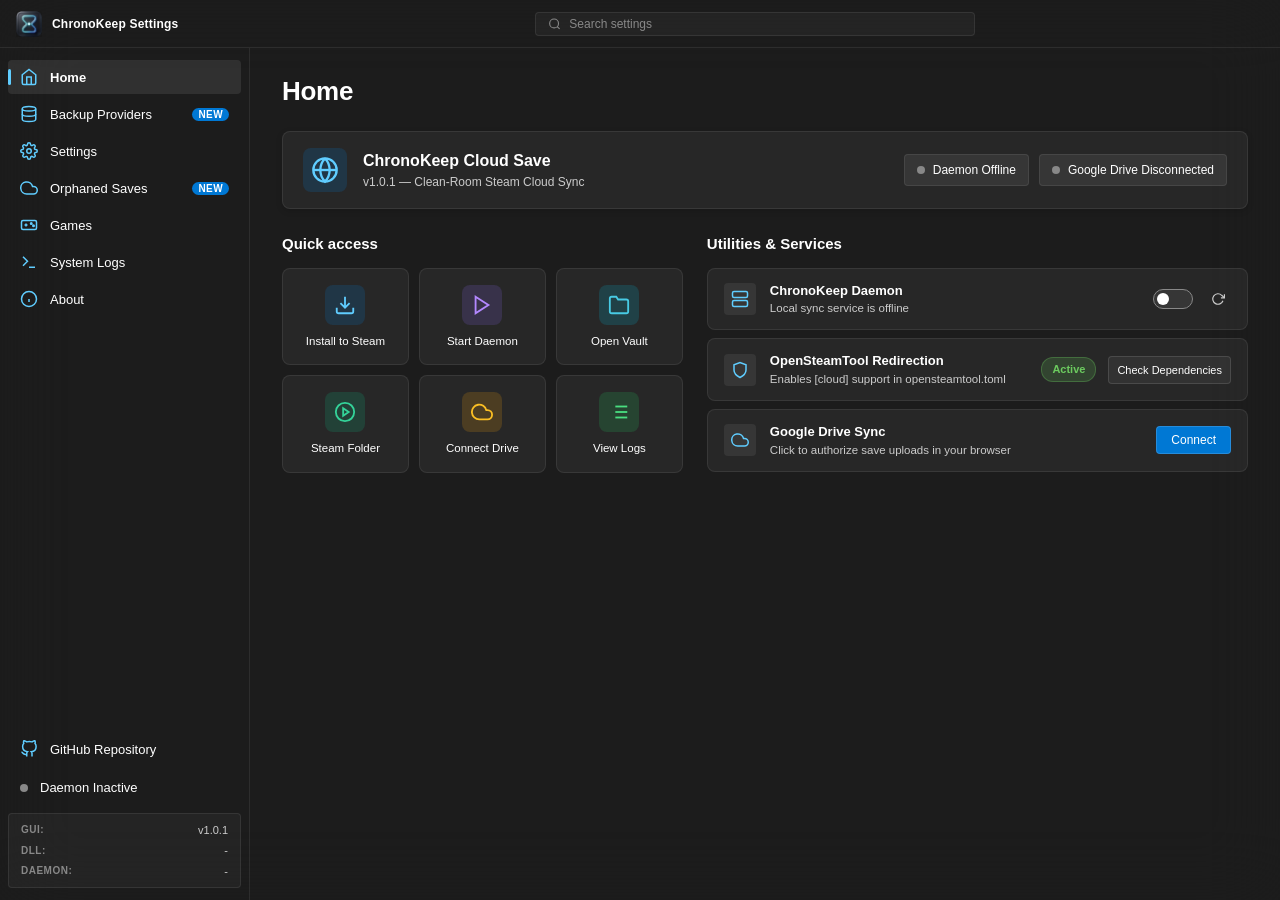
==== crates/cr-gui/ui/index.html @ 6d8edb5d "feat(guard): implement legacy bridge detection, Win11 warning banner, 1-click repair, and NTFS reado" ====
<!DOCTYPE html>
<html lang="en-US" data-theme="dark">
<head>
  <meta charset="UTF-8">
  <meta name="viewport" content="width=device-width, initial-scale=1.0">
  <title>ChronoKeep Settings</title>
  <link rel="icon" type="image/x-icon" href="favicon.ico">
  <link rel="stylesheet" href="styles.css">
</head>
<body class="mica-bg">
  <!-- Top App Header / Integrated Titlebar -->
  <header class="app-header">
    <div class="header-left">
      <div class="app-logo">
        <img src="app-logo.png" alt="ChronoKeep Logo" class="app-logo-img">
      </div>
      <span class="app-title" data-i18n="app.title">Configurações do ChronoKeep</span>
    </div>

    <div class="header-center">
      <div class="search-box">
        <svg class="search-icon" width="14" height="14" viewBox="0 0 24 24" fill="none" stroke="currentColor" stroke-width="2">
          <circle cx="11" cy="11" r="8"></circle>
          <line x1="21" y1="21" x2="16.65" y2="16.65"></line>
        </svg>
        <input type="text" id="global-search" data-i18n-placeholder="app.search_placeholder" placeholder="Pesquisar por configurações" autocomplete="off">
      </div>
    </div>

    <div class="header-right">
      <!-- Window controls handled by OS decorations -->
    </div>
  </header>

  <div class="app-layout">
    <!-- Left Navigation Rail (NavigationView) -->
    <nav class="nav-rail">
      <div class="nav-group top-group">
        <button class="nav-item active" data-page="home">
          <div class="nav-indicator"></div>
          <svg class="nav-icon" width="18" height="18" viewBox="0 0 24 24" fill="none" stroke="currentColor" stroke-width="2">
            <path d="M3 9l9-7 9 7v11a2 2 0 0 1-2 2H5a2 2 0 0 1-2-2z"></path>
            <polyline points="9 22 9 12 15 12 15 22"></polyline>
          </svg>
          <span class="nav-label" data-i18n="nav.home">Início</span>
        </button>

        <button class="nav-item" data-page="providers">
          <div class="nav-indicator"></div>
          <svg class="nav-icon" width="18" height="18" viewBox="0 0 24 24" fill="none" stroke="currentColor" stroke-width="2">
            <ellipse cx="12" cy="5" rx="9" ry="3"></ellipse>
            <path d="M21 12c0 1.66-4 3-9 3s-9-1.34-9-3"></path>
            <path d="M3 5v14c0 1.66 4 3 9 3s9-1.34 9-3V5"></path>
          </svg>
          <span class="nav-label" data-i18n="nav.providers">Provedores de Backup</span>
          <span class="badge-pill" data-i18n="common.new_badge">NOVO</span>
        </button>

        <button class="nav-item" data-page="settings">
          <div class="nav-indicator"></div>
          <svg class="nav-icon" width="18" height="18" viewBox="0 0 24 24" fill="none" stroke="currentColor" stroke-width="2">
            <circle cx="12" cy="12" r="3"></circle>
            <path d="M19.4 15a1.65 1.65 0 0 0 .33 1.82l.06.06a2 2 0 0 1 0 2.83 2 2 0 0 1-2.83 0l-.06-.06a1.65 1.65 0 0 0-1.82-.33 1.65 1.65 0 0 0-1 1.51V21a2 2 0 0 1-2 2 2 2 0 0 1-2-2v-.09A1.65 1.65 0 0 0 9 19.4a1.65 1.65 0 0 0-1.82.33l-.06.06a2 2 0 0 1-2.83 0 2 2 0 0 1 0-2.83l.06-.06a1.65 1.65 0 0 0 .33-1.82 1.65 1.65 0 0 0-1.51-1H3a2 2 0 0 1-2-2 2 2 0 0 1 2-2h.09A1.65 1.65 0 0 0 4.6 9a1.65 1.65 0 0 0-.33-1.82l-.06-.06a2 2 0 0 1 0-2.83 2 2 0 0 1 2.83 0l.06.06a1.65 1.65 0 0 0 1.82.33H9a1.65 1.65 0 0 0 1-1.51V3a2 2 0 0 1 2-2 2 2 0 0 1 2 2v.09a1.65 1.65 0 0 0 1 1.51 1.65 1.65 0 0 0 1.82-.33l.06-.06a2 2 0 0 1 2.83 0 2 2 0 0 1 0 2.83l-.06.06a1.65 1.65 0 0 0-.33 1.82V9a1.65 1.65 0 0 0 1.51 1H21a2 2 0 0 1 2 2 2 2 0 0 1-2 2h-.09a1.65 1.65 0 0 0-1.51 1z"></path>
          </svg>
          <span class="nav-label" data-i18n="nav.settings">Configurações</span>
        </button>

        <button class="nav-item" data-page="cloud-saves">
          <div class="nav-indicator"></div>
          <svg class="nav-icon" width="18" height="18" viewBox="0 0 24 24" fill="none" stroke="currentColor" stroke-width="2">
            <path d="M18 10h-1.26A8 8 0 1 0 9 20h9a5 5 0 0 0 0-10z"></path>
          </svg>
          <span class="nav-label" data-i18n="nav.saves">Saves Órfãos</span>
          <span class="badge-pill" data-i18n="common.new_badge">NOVO</span>
        </button>

        <button class="nav-item" data-page="games">
          <div class="nav-indicator"></div>
          <svg class="nav-icon" width="18" height="18" viewBox="0 0 24 24" fill="none" stroke="currentColor" stroke-width="2">
            <rect x="2" y="6" width="20" height="12" rx="2"></rect>
            <path d="M6 12h4m-2-2v4m7-3a1 1 0 1 0 0-2 1 1 0 0 0 0 2zm3 3a1 1 0 1 0 0-2 1 1 0 0 0 0 2z"></path>
          </svg>
          <span class="nav-label" data-i18n="nav.games">Jogos</span>
        </button>

        <button class="nav-item" data-page="logs">
          <div class="nav-indicator"></div>
          <svg class="nav-icon" width="18" height="18" viewBox="0 0 24 24" fill="none" stroke="currentColor" stroke-width="2">
            <polyline points="4 17 10 11 4 5"></polyline>
            <line x1="12" y1="19" x2="20" y2="19"></line>
          </svg>
          <span class="nav-label" data-i18n="nav.logs">Logs do Sistema</span>
        </button>

        <button class="nav-item" data-page="about">
          <div class="nav-indicator"></div>
          <svg class="nav-icon" width="18" height="18" viewBox="0 0 24 24" fill="none" stroke="currentColor" stroke-width="2">
            <circle cx="12" cy="12" r="10"></circle>
            <line x1="12" y1="16" x2="12" y2="12"></line>
            <line x1="12" y1="8" x2="12.01" y2="8"></line>
          </svg>
          <span class="nav-label" data-i18n="nav.about">Sobre</span>
        </button>
      </div>

      <div class="nav-group bottom-group">
        <a href="https://github.com/leufrasiojunior/ChronoKeep" id="nav-github-link" class="nav-item external">
          <svg class="nav-icon" width="18" height="18" viewBox="0 0 24 24" fill="none" stroke="currentColor" stroke-width="2">
            <path d="M9 19c-5 1.5-5-2.5-7-3m14 6v-3.87a3.37 3.37 0 0 0-.94-2.61c3.14-.35 6.44-1.54 6.44-7A5.44 5.44 0 0 0 20 4.77 5.07 5.07 0 0 0 19.91 1S18.73.65 16 2.48a13.38 13.38 0 0 0-7 0C6.27.65 5.09 1 5.09 1A5.07 5.07 0 0 0 5 4.77a5.44 5.44 0 0 0-1.5 3.78c0 5.42 3.3 6.61 6.44 7A3.37 3.37 0 0 0 9 18.13V22"></path>
          </svg>
          <span class="nav-label" data-i18n="nav.github">Repositório GitHub</span>
        </a>

        <div class="nav-item" id="nav-system-status">
          <div class="status-dot online" id="global-status-dot"></div>
          <span class="nav-label" id="global-status-text" data-i18n="status.daemon_active">Daemon Ativo</span>
        </div>

        <div class="sidebar-versions" id="sidebar-versions">
          <div class="sidebar-version-item">
            <span class="sidebar-ver-key">GUI:</span>
            <span class="sidebar-ver-val" id="sidebar-ver-gui">v1.0.1</span>
          </div>
          <div class="sidebar-version-item">
            <span class="sidebar-ver-key">DLL:</span>
            <span class="sidebar-ver-val" id="sidebar-ver-dll">-</span>
          </div>
          <div class="sidebar-version-item">
            <span class="sidebar-ver-key">DAEMON:</span>
            <span class="sidebar-ver-val" id="sidebar-ver-daemon">-</span>
          </div>
        </div>
      </div>
    </nav>

    <!-- Main Content Viewport -->
    <main class="content-viewport">
      <!-- PAGE 1: INÍCIO (Home) -->
      <section class="page active" id="page-home">
        <div class="page-title-row">
          <h1 class="page-title" data-i18n="home.title">Início</h1>
        </div>

        <!-- Hero / Banner Row -->
        <div class="hero-card">
          <div class="hero-left">
            <div class="hero-icon-box">
              <svg width="28" height="28" viewBox="0 0 24 24" fill="none" stroke="currentColor" stroke-width="2">
                <circle cx="12" cy="12" r="10"></circle>
                <path d="M12 2a14.5 14.5 0 0 0 0 20 14.5 14.5 0 0 0 0-20"></path>
                <path d="M2 12h20"></path>
              </svg>
            </div>
            <div class="hero-info">
              <h3 class="hero-title" data-i18n="home.hero_title">ChronoKeep Cloud Save</h3>
              <p class="hero-version" id="hero-version">v1.0.1 — Sincronização Steam Cloud Clean-Room</p>
            </div>
          </div>

          <div class="hero-badges">
            <div class="status-badge" id="hero-daemon-badge">
              <span class="badge-dot online"></span>
              <span class="badge-text" id="hero-daemon-text" data-i18n="status.daemon_active">Daemon Ativo</span>
            </div>
            <div class="status-badge" id="hero-gdrive-badge">
              <span class="badge-dot offline"></span>
              <span class="badge-text" id="hero-gdrive-text" data-i18n="status.gdrive_connected_badge">Google Drive Conectado</span>
            </div>
          </div>
        </div>

        <!-- Banner de Incompatibilidade / DLL Legada Detectada -->
        <div class="home-alert-banner warning" id="home-legacy-bridge-banner" style="display: none;">
          <div class="home-alert-content">
            <div class="home-alert-icon">
              <svg width="20" height="20" viewBox="0 0 24 24" fill="none" stroke="currentColor" stroke-width="2">
                <path d="M10.29 3.86L1.82 18a2 2 0 0 0 1.71 3h16.94a2 2 0 0 0 1.71-3L13.71 3.86a2 2 0 0 0-3.42 0z"></path>
                <line x1="12" y1="9" x2="12" y2="13"></line>
                <line x1="12" y1="17" x2="12.01" y2="17"></line>
              </svg>
            </div>
            <div class="home-alert-texts">
              <span class="home-alert-title" data-i18n="home.legacy_bridge_banner_title">Incompatibilidade Detectada na Steam</span>
              <span class="home-alert-desc" data-i18n="home.legacy_bridge_banner_desc">Foi detectada uma versão antiga de outra ferramenta (cloud_redirect.dll legada). Os saves não sincronizarão com a nuvem até que o ChronoKeep seja restaurado por cima.</span>
            </div>
          </div>
          <button class="btn btn-sm btn-primary" id="btn-repair-legacy-bridge" style="background: #D97706; border-color: #F59E0B;" data-i18n="home.legacy_bridge_banner_btn">Reparar e Instalar por Cima</button>
        </div>

        <!-- Banner de Atualização Disponível no Início -->
        <div class="home-update-banner" id="home-update-banner" style="display: none;">
          <div class="home-update-content">
            <div class="home-update-icon">
              <svg width="20" height="20" viewBox="0 0 24 24" fill="none" stroke="currentColor" stroke-width="2">
                <path d="M21 15v4a2 2 0 0 1-2 2H5a2 2 0 0 1-2-2v-4"></path>
                <polyline points="7 10 12 15 17 10"></polyline>
                <line x1="12" y1="15" x2="12" y2="3"></line>
              </svg>
            </div>
            <div class="home-update-texts">
              <span class="home-update-title" data-i18n="home.update_banner_title">Atualizações disponíveis</span>
              <span class="home-update-desc" id="home-update-desc" data-i18n="home.update_banner_desc_default">Novas versões de componentes do ChronoKeep estão prontas para download.</span>
            </div>
          </div>
          <button class="btn btn-sm btn-primary" id="btn-home-check-updates" data-i18n="home.update_banner_btn">Conferir</button>
        </div>

        <!-- 2-Column Section (Acesso Rápido & Utilitários) -->
        <div class="two-column-grid">
          <!-- Coluna 1: Acesso Rápido (Tiles) -->
          <div class="column-block">
            <h2 class="section-title" data-i18n="home.quick_access">Acesso rápido</h2>
            <div class="quick-access-grid">
              <div class="quick-tile" id="tile-install">
                <div class="tile-icon-box blue">
                  <svg width="22" height="22" viewBox="0 0 24 24" fill="none" stroke="currentColor" stroke-width="2">
                    <path d="M21 15v4a2 2 0 0 1-2 2H5a2 2 0 0 1-2-2v-4"></path>
                    <polyline points="7 10 12 15 17 10"></polyline>
                    <line x1="12" y1="15" x2="12" y2="3"></line>
                  </svg>
                </div>
                <span class="tile-label" data-i18n="home.tile_install">Instalar na Steam</span>
              </div>

              <div class="quick-tile" id="tile-daemon">
                <div class="tile-icon-box purple">
                  <svg width="22" height="22" viewBox="0 0 24 24" fill="none" stroke="currentColor" stroke-width="2">
                    <polygon points="5 3 19 12 5 21 5 3"></polygon>
                  </svg>
                </div>
                <span class="tile-label" id="tile-daemon-label" data-i18n="home.tile_start_daemon">Iniciar Daemon</span>
              </div>

              <div class="quick-tile" id="tile-open-vault">
                <div class="tile-icon-box cyan">
                  <svg width="22" height="22" viewBox="0 0 24 24" fill="none" stroke="currentColor" stroke-width="2">
                    <path d="M22 19a2 2 0 0 1-2 2H4a2 2 0 0 1-2-2V5a2 2 0 0 1 2-2h5l2 3h9a2 2 0 0 1 2 2z"></path>
                  </svg>
                </div>
                <span class="tile-label" data-i18n="home.tile_open_vault">Abrir Cofre</span>
              </div>

              <div class="quick-tile" id="tile-open-steam">
                <div class="tile-icon-box teal">
                  <svg width="22" height="22" viewBox="0 0 24 24" fill="none" stroke="currentColor" stroke-width="2">
                    <circle cx="12" cy="12" r="10"></circle>
                    <polygon points="10 8 16 12 10 16 10 8"></polygon>
                  </svg>
                </div>
                <span class="tile-label" data-i18n="home.tile_open_steam">Pasta Steam</span>
              </div>

              <div class="quick-tile" id="tile-gdrive-login">
                <div class="tile-icon-box orange">
                  <svg width="22" height="22" viewBox="0 0 24 24" fill="none" stroke="currentColor" stroke-width="2">
                    <path d="M18 10h-1.26A8 8 0 1 0 9 20h9a5 5 0 0 0 0-10z"></path>
                  </svg>
                </div>
                <span class="tile-label" id="tile-gdrive-label" data-i18n="home.tile_connect_drive">Conectar Drive</span>
              </div>

              <div class="quick-tile" id="tile-view-logs">
                <div class="tile-icon-box green">
                  <svg width="22" height="22" viewBox="0 0 24 24" fill="none" stroke="currentColor" stroke-width="2">
                    <line x1="8" y1="6" x2="21" y2="6"></line>
                    <line x1="8" y1="12" x2="21" y2="12"></line>
                    <line x1="8" y1="18" x2="21" y2="18"></line>
                    <line x1="3" y1="6" x2="3.01" y2="6"></line>
                    <line x1="3" y1="12" x2="3.01" y2="12"></line>
                    <line x1="3" y1="18" x2="3.01" y2="18"></line>
                  </svg>
                </div>
                <span class="tile-label" data-i18n="home.tile_view_logs">Ver Logs</span>
              </div>
            </div>
          </div>

          <!-- Coluna 2: Utilitários (SettingsCard list) -->
          <div class="column-block">
            <div class="section-header-row">
              <h2 class="section-title" data-i18n="home.utilities_title">Utilitários e Serviços</h2>
            </div>

            <div class="settings-card-list">
              <!-- Card 1: ChronoKeep Daemon Service -->
              <div class="settings-card">
                <div class="card-left">
                  <div class="card-icon-box">
                    <svg width="18" height="18" viewBox="0 0 24 24" fill="none" stroke="currentColor" stroke-width="2">
                      <rect x="2" y="2" width="20" height="8" rx="2" ry="2"></rect>
                      <rect x="2" y="14" width="20" height="8" rx="2" ry="2"></rect>
                      <line x1="6" y1="6" x2="6.01" y2="6"></line>
                      <line x1="6" y1="18" x2="6.01" y2="18"></line>
                    </svg>
                  </div>
                  <div class="card-text">
                    <div class="card-name" data-i18n="home.daemon_card_title">ChronoKeep Daemon</div>
                    <div class="card-desc" id="card-desc-daemon" data-i18n="home.daemon_desc_offline">Serviço de sincronização local desligado</div>
                  </div>
                </div>
                <div class="card-right">
                  <label class="toggle-switch">
                    <input type="checkbox" id="toggle-daemon">
                    <span class="slider"></span>
                  </label>
                  <button class="card-chevron" id="btn-restart-daemon" data-i18n-title="home.daemon_restart_title" title="Reiniciar Daemon">
                    <svg width="14" height="14" viewBox="0 0 24 24" fill="none" stroke="currentColor" stroke-width="2">
                      <polyline points="23 4 23 10 17 10"></polyline>
                      <path d="M20.49 15a9 9 0 1 1-2.12-9.36L23 10"></path>
                    </svg>
                  </button>
                </div>
              </div>

              <!-- Card 2: OpenSteamTool Cloud Mode -->
              <div class="settings-card">
                <div class="card-left">
                  <div class="card-icon-box">
                    <svg width="18" height="18" viewBox="0 0 24 24" fill="none" stroke="currentColor" stroke-width="2">
                      <path d="M12 22s8-4 8-10V5l-8-3-8 3v7c0 6 8 10 8 10z"></path>
                    </svg>
                  </div>
                  <div class="card-text">
                    <div class="card-name" data-i18n="home.ost_card_title">Redirecionamento OpenSteamTool</div>
                    <div class="card-desc" id="card-desc-ost" data-i18n="home.ost_card_desc">Habilitação do recurso [cloud] no opensteamtool.toml</div>
                  </div>
                </div>
                <div class="card-right">
                  <span class="status-pill active" id="ost-status-pill" data-i18n="status.ost_active">Ativo</span>
                  <button class="btn btn-primary btn-sm" id="btn-home-enable-ost" data-i18n="home.btn_enable_ost" style="font-size: 11px; padding: 4px 8px; display: none;">Ativar Nuvem</button>
                  <button class="btn btn-secondary btn-sm" id="btn-home-check-deps" data-i18n="home.btn_check_deps" style="font-size: 11px; padding: 4px 8px;">Verificar Dependências</button>
                </div>
              </div>

              <!-- Card 3: Google Drive Sincronização -->
              <div class="settings-card">
                <div class="card-left">
                  <div class="card-icon-box">
                    <svg width="18" height="18" viewBox="0 0 24 24" fill="none" stroke="currentColor" stroke-width="2">
                      <path d="M18 10h-1.26A8 8 0 1 0 9 20h9a5 5 0 0 0 0-10z"></path>
                    </svg>
                  </div>
                  <div class="card-text">
                    <div class="card-name" data-i18n="home.gdrive_card_title">Google Drive Sincronização</div>
                    <div class="card-desc" id="card-desc-gdrive" data-i18n="home.gdrive_desc_disconnected">Clique para autorizar upload de saves no navegador</div>
                  </div>
                </div>
                <div class="card-right">
                  <button class="btn btn-secondary" id="btn-gdrive-action" data-i18n="home.btn_connect">Conectar</button>
                </div>
              </div>

            </div>
          </div>
        </div>
      </section>

      <!-- PAGE: PROVEDORES DE BACKUP -->
      <section class="page" id="page-providers">
        <div class="page-title-row">
          <h1 class="page-title" data-i18n="providers.title">Provedores de Backup</h1>
        </div>

        <div class="sub-header-desc" data-i18n="providers.subtitle">
          Configure para onde seus saves serão sincronizados: nuvem externa (Google Drive) ou cofre local no seu computador.
        </div>

        <div class="settings-group">
          <!-- Dropdown Seleção de Provedor -->
          <div class="settings-card highlight-card">
            <div class="card-left">
              <div class="card-icon-box accent">
                <svg width="18" height="18" viewBox="0 0 24 24" fill="none" stroke="currentColor" stroke-width="2">
                  <ellipse cx="12" cy="5" rx="9" ry="3"></ellipse>
                  <path d="M21 12c0 1.66-4 3-9 3s-9-1.34-9-3"></path>
                  <path d="M3 5v14c0 1.66 4 3 9 3s9-1.34 9-3V5"></path>
                </svg>
              </div>
              <div class="card-text">
                <div class="card-name" data-i18n="providers.active_card_title">Provedor Ativo de Backup</div>
                <div class="card-desc" data-i18n="providers.active_card_desc">Selecione o destino de sincronização para os saves do Steam</div>
              </div>
            </div>
            <div class="card-right">
              <select id="select-backup-provider" class="select-input">
                <option value="gdrive" selected data-i18n="providers.opt_gdrive">Google Drive (Nuvem)</option>
                <option value="local" data-i18n="providers.opt_local">Armazenamento Local (Cofre)</option>
              </select>
            </div>
          </div>

          <!-- PAINEL 1: GOOGLE DRIVE -->
          <div id="panel-provider-gdrive" class="provider-panel">
            <h2 class="group-title" data-i18n="providers.gdrive_group_title">Configurações do Google Drive</h2>

            <!-- Card Conexão Google -->
            <div class="settings-card">
              <div class="card-left">
                <div class="card-icon-box orange">
                  <svg width="18" height="18" viewBox="0 0 24 24" fill="none" stroke="currentColor" stroke-width="2">
                    <path d="M18 10h-1.26A8 8 0 1 0 9 20h9a5 5 0 0 0 0-10z"></path>
                  </svg>
                </div>
                <div class="card-text">
                  <div class="card-name" data-i18n="providers.gdrive_auth_title">Autenticação Google Drive</div>
                  <div class="card-desc" id="provider-card-desc-gdrive" data-i18n="providers.gdrive_auth_desc_disconnected">Conecte sua conta para envio automático de saves e manifestos na nuvem</div>
                </div>
              </div>
              <div class="card-right">
                <span class="status-pill" id="provider-gdrive-status-pill" data-i18n="status.disconnected">Desconectado</span>
                <button class="btn btn-primary" id="btn-provider-gdrive-action" data-i18n="providers.btn_google_login">Fazer Login no Google</button>
              </div>
            </div>

            <!-- Card Limite de Upload Manual (movido de Geral) -->
            <div class="settings-card">
              <div class="card-left">
                <div class="card-icon-box">
                  <svg width="18" height="18" viewBox="0 0 24 24" fill="none" stroke="currentColor" stroke-width="2">
                    <path d="M21 15v4a2 2 0 0 1-2 2H5a2 2 0 0 1-2-2v-4"></path>
                    <polyline points="17 8 12 3 7 8"></polyline>
                    <line x1="12" y1="3" x2="12" y2="15"></line>
                  </svg>
                </div>
                <div class="card-text">
                  <div class="card-name card-name-row">
                    <span data-i18n="providers.upload_limit_title">Limite de Upload Manual por Arquivo</span>
                    <button type="button" class="info-help-btn" id="btn-upload-limit-help" data-i18n-title="common.view_details" title="Ver mais detalhes" aria-label="Ver mais detalhes">
                      <svg width="13" height="13" viewBox="0 0 24 24" fill="none" stroke="currentColor" stroke-width="2.3" stroke-linecap="round" stroke-linejoin="round">
                        <circle cx="12" cy="12" r="10"></circle>
                        <path d="M9.09 9a3 3 0 0 1 5.83 1c0 2-3 3-3 3"></path>
                        <line x1="12" y1="17" x2="12.01" y2="17"></line>
                      </svg>
                    </button>
                  </div>
                  <div class="card-desc" data-i18n="providers.upload_limit_desc">Na sincronização manual, saves maiores que este limite são preservados apenas no Cofre local</div>
                </div>
              </div>
              <div class="card-right">
                <select id="select-max-upload" class="select-input">
                  <option value="128">128 MB</option>
                  <option value="256">256 MB</option>
                  <option value="512" selected data-i18n="providers.opt_512mb_default">512 MB (Padrão)</option>
                  <option value="1024" data-i18n="providers.opt_1024mb">1024 MB (1 GB)</option>
                </select>
              </div>
            </div>
          </div>

          <!-- PAINEL 2: ARMAZENAMENTO LOCAL (COFRE) -->
          <div id="panel-provider-local" class="provider-panel" style="display: none;">
            <h2 class="group-title" data-i18n="providers.local_group_title">Configurações do Cofre Local</h2>

            <!-- Card Pasta do Cofre Local (movido de Geral) -->
            <div class="settings-card">
              <div class="card-left">
                <div class="card-icon-box cyan">
                  <svg width="18" height="18" viewBox="0 0 24 24" fill="none" stroke="currentColor" stroke-width="2">
                    <path d="M22 19a2 2 0 0 1-2 2H4a2 2 0 0 1-2-2V5a2 2 0 0 1 2-2h5l2 3h9a2 2 0 0 1 2 2z"></path>
                  </svg>
                </div>
                <div class="card-text">
                  <div class="card-name" data-i18n="providers.vault_dir_title">Pasta do Cofre Local</div>
                  <div class="card-desc" data-i18n="providers.vault_dir_desc">Diretório onde cópias dos saves e manifestos são preservados localmente</div>
                </div>
              </div>
              <div class="card-right input-group">
                <input type="text" id="input-vault-dir" class="text-input" placeholder="%USERPROFILE%\Saved Games\ChronoKeepVault">
                <button class="btn btn-secondary btn-sm" id="btn-reset-vault-default" data-i18n="providers.vault_reset_btn" data-i18n-title="providers.vault_reset_title" title="Restaurar pasta padrão (%USERPROFILE%\Saved Games\ChronoKeepVault)">
                  Restaurar Padrão
                </button>
                <button class="btn btn-icon" id="btn-explore-vault" data-i18n-title="common.open_in_explorer" title="Abrir pasta no Explorer">
                  <svg width="16" height="16" viewBox="0 0 24 24" fill="none" stroke="currentColor" stroke-width="2">
                    <path d="M22 19a2 2 0 0 1-2 2H4a2 2 0 0 1-2-2V5a2 2 0 0 1 2-2h5l2 3h9a2 2 0 0 1 2 2z"></path>
                  </svg>
                </button>
              </div>
            </div>
          </div>

          <!-- Ações do Formulário de Provedores -->
          <div class="form-actions-row">
            <button class="btn btn-primary" id="btn-save-providers">
              <svg width="16" height="16" viewBox="0 0 24 24" fill="none" stroke="currentColor" stroke-width="2">
                <path d="M19 21H5a2 2 0 0 1-2-2V5a2 2 0 0 1 2-2h11l5 5v11a2 2 0 0 1-2 2z"></path>
                <polyline points="17 21 17 13 7 13 7 21"></polyline>
                <polyline points="7 3 7 8 15 8"></polyline>
              </svg>
              <span data-i18n="common.save_settings">Salvar Configurações</span>
            </button>
            <span class="action-feedback" id="providers-feedback"></span>
          </div>
        </div>
      </section>

      <!-- PAGE: CONFIGURAÇÕES -->
      <section class="page" id="page-settings">
        <div class="page-title-row">
          <h1 class="page-title" data-i18n="settings.title">Configurações</h1>
        </div>

        <div class="settings-group">
          <h2 class="group-title" data-i18n="settings.general_group">Configurações Gerais</h2>

          <!-- Steam Path -->
          <div class="settings-card">
            <div class="card-left">
              <div class="card-icon-box">
                <svg width="18" height="18" viewBox="0 0 24 24" fill="none" stroke="currentColor" stroke-width="2">
                  <circle cx="12" cy="12" r="10"></circle>
                  <polygon points="10 8 16 12 10 16 10 8"></polygon>
                </svg>
              </div>
              <div class="card-text">
                <div class="card-name" data-i18n="settings.steam_dir_title">Pasta de Instalação da Steam</div>
                <div class="card-desc" data-i18n="settings.steam_dir_desc">Local onde se encontra o executável steam.exe e a bridge DLL</div>
              </div>
            </div>
            <div class="card-right input-group">
              <input type="text" id="input-steam-dir" class="text-input" placeholder="C:\Program Files (x86)\Steam">
              <button class="btn btn-icon" id="btn-explore-steam" data-i18n-title="common.open_in_explorer" title="Abrir pasta no Explorer">
                <svg width="16" height="16" viewBox="0 0 24 24" fill="none" stroke="currentColor" stroke-width="2">
                  <path d="M22 19a2 2 0 0 1-2 2H4a2 2 0 0 1-2-2V5a2 2 0 0 1 2-2h5l2 3h9a2 2 0 0 1 2 2z"></path>
                </svg>
              </button>
            </div>
          </div>

          <!-- Language Selector -->
          <div class="settings-card" id="card-language">
            <div class="card-left">
              <div class="card-icon-box">
                <svg width="18" height="18" viewBox="0 0 24 24" fill="none" stroke="currentColor" stroke-width="2">
                  <circle cx="12" cy="12" r="10"></circle>
                  <line x1="2" y1="12" x2="22" y2="12"></line>
                  <path d="M12 2a15.3 15.3 0 0 1 4 10 15.3 15.3 0 0 1-4 10 15.3 15.3 0 0 1-4-10 15.3 15.3 0 0 1 4-10z"></path>
                </svg>
              </div>
              <div class="card-text">
                <div class="card-name" data-i18n="settings.lang_title">Idioma da Interface</div>
                <div class="card-desc" data-i18n="settings.lang_desc">Escolha o idioma de exibição do ChronoKeep (aplicado imediatamente)</div>
              </div>
            </div>
            <div class="card-right">
              <select id="select-language" class="select-input">
                <option value="system" selected data-i18n="settings.lang_system">Seguir Sistema (Automático)</option>
                <option value="pt-BR" data-i18n="settings.lang_pt_br">Português (Brasil)</option>
                <option value="en-US" data-i18n="settings.lang_en_us">English (United States)</option>
              </select>
            </div>
          </div>

          <!-- Theme Selector -->
          <div class="settings-card">
            <div class="card-left">
              <div class="card-icon-box">
                <svg width="18" height="18" viewBox="0 0 24 24" fill="none" stroke="currentColor" stroke-width="2">
                  <circle cx="12" cy="12" r="5"></circle>
                  <line x1="12" y1="1" x2="12" y2="3"></line>
                  <line x1="12" y1="21" x2="12" y2="23"></line>
                  <line x1="4.22" y1="4.22" x2="5.64" y2="5.64"></line>
                  <line x1="18.36" y1="18.36" x2="19.78" y2="19.78"></line>
                  <line x1="1" y1="12" x2="3" y2="12"></line>
                  <line x1="21" y1="12" x2="23" y2="12"></line>
                  <line x1="4.22" y1="19.78" x2="5.64" y2="18.36"></line>
                  <line x1="18.36" y1="5.64" x2="19.78" y2="4.22"></line>
                </svg>
              </div>
              <div class="card-text">
                <div class="card-name" data-i18n="settings.theme_title">Tema da Interface</div>
                <div class="card-desc" data-i18n="settings.theme_desc">Ajuste de cores e contraste do Fluent Design</div>
              </div>
            </div>
            <div class="card-right">
              <select id="select-theme" class="select-input">
                <option value="system" data-i18n="settings.theme_system">Seguir Sistema</option>
                <option value="dark" selected data-i18n="settings.theme_dark">Modo Escuro (Dark)</option>
                <option value="light" data-i18n="settings.theme_light">Modo Claro (Light)</option>
              </select>
            </div>
          </div>

          <!-- Steam Web API Key -->
          <div class="settings-card">
            <div class="card-left">
              <div class="card-icon-box amber">
                <svg width="18" height="18" viewBox="0 0 24 24" fill="none" stroke="currentColor" stroke-width="2">
                  <path d="M21 2l-2 2m-7.61 7.61a5.5 5.5 0 1 1-7.778 7.778 5.5 5.5 0 0 1 7.777-7.777zm0 0L15.5 7.5m0 0l3 3L22 7l-3-3m-3.5 3.5L19 4"></path>
                </svg>
              </div>
              <div class="card-text">
                <div class="card-name card-name-row">
                  <span data-i18n="settings.steam_api_key_title">Chave da Steam Web API</span>
                  <a href="https://steamcommunity.com/dev/apikey" id="link-settings-get-key" class="info-help-btn" data-i18n-title="settings.steam_api_key_get" title="Obter chave gratuita na Valve" target="_blank">
                    <svg width="13" height="13" viewBox="0 0 24 24" fill="none" stroke="currentColor" stroke-width="2.3">
                      <circle cx="12" cy="12" r="10"></circle>
                      <path d="M9.09 9a3 3 0 0 1 5.83 1c0 2-3 3-3 3"></path>
                      <line x1="12" y1="17" x2="12.01" y2="17"></line>
                    </svg>
                  </a>
                </div>
                <div class="card-desc" data-i18n="settings.steam_api_key_desc">Utilizada para consultar conquistas e detalhes oficiais na aba Jogos</div>
              </div>
            </div>
            <div class="card-right input-group">
              <input type="password" id="input-settings-steam-api-key" class="text-input" placeholder="Cole sua Steam Web API Key aqui...">
              <button class="btn btn-secondary btn-sm" id="btn-toggle-key-visibility" data-i18n-title="common.toggle_visibility" title="Mostrar/Ocultar chave">
                <svg width="14" height="14" viewBox="0 0 24 24" fill="none" stroke="currentColor" stroke-width="2">
                  <path d="M1 12s4-8 11-8 11 8 11 8-4 8-11 8-11-8-11-8z"></path>
                  <circle cx="12" cy="12" r="3"></circle>
                </svg>
              </button>
              <button class="btn btn-secondary btn-sm" id="btn-test-settings-steam-api-key" data-i18n-title="settings.steam_api_key_test" title="Testar conexão">
                <svg width="14" height="14" viewBox="0 0 24 24" fill="none" stroke="currentColor" stroke-width="2">
                  <path d="M22 11.08V12a10 10 0 1 1-5.93-9.14"></path>
                  <polyline points="22 4 12 14.01 9 11.01"></polyline>
                </svg>
              </button>
              <button class="btn btn-secondary btn-sm" id="btn-clear-settings-steam-api-key" data-i18n-title="settings.steam_api_key_clear" title="Apagar chave">
                <svg width="14" height="14" viewBox="0 0 24 24" fill="none" stroke="currentColor" stroke-width="2">
                  <polyline points="3 6 5 6 21 6"></polyline>
                  <path d="M19 6v14a2 2 0 0 1-2 2H7a2 2 0 0 1-2-2V6m3 0V4a2 2 0 0 1 2-2h4a2 2 0 0 1 2 2v2"></path>
                </svg>
              </button>
            </div>
          </div>

          <div class="form-actions-row">
            <button class="btn btn-primary" id="btn-save-config">
              <svg width="16" height="16" viewBox="0 0 24 24" fill="none" stroke="currentColor" stroke-width="2">
                <path d="M19 21H5a2 2 0 0 1-2-2V5a2 2 0 0 1 2-2h11l5 5v11a2 2 0 0 1-2 2z"></path>
                <polyline points="17 21 17 13 7 13 7 21"></polyline>
                <polyline points="7 3 7 8 15 8"></polyline>
              </svg>
              <span data-i18n="common.save_settings">Salvar Configurações</span>
            </button>
            <span class="action-feedback" id="config-feedback"></span>
          </div>
        </div>

        <!-- Settings Group: Atualizações de Componentes -->
        <div class="settings-group" style="margin-top: 28px;">
          <h2 class="group-title" data-i18n="settings.updates_group">Atualizações de Componentes</h2>

          <div class="update-card" id="card-updates">
            <div class="update-card-header">
              <div>
                <h3 class="card-title" data-i18n="settings.updates_status_title">Status dos Componentes</h3>
                <p class="card-subtitle" data-i18n="settings.updates_status_desc">Verifique e atualize individualmente o Painel, o Serviço Daemon e a Bridge Steam Cloud.</p>
              </div>
              <div class="update-header-actions">
                <button class="btn btn-secondary" id="btn-check-updates">
                  <svg id="icon-check-updates" width="14" height="14" viewBox="0 0 24 24" fill="none" stroke="currentColor" stroke-width="2">
                    <path d="M21.5 2v6h-6M2.5 22v-6h6M2 11.5a10 10 0 0 1 18.8-4.3M22 12.5a10 10 0 0 1-18.8 4.3"/>
                  </svg>
                  <span id="text-check-updates" data-i18n="settings.updates_btn_check">Verificar Atualizações</span>
                </button>
                <button class="btn btn-primary" id="btn-update-all" style="display: none;">
                  <span data-i18n="settings.updates_btn_all">Atualizar Todos</span>
                </button>
              </div>
            </div>

            <div id="update-status-banner" class="update-banner" style="display: none;">
              <span id="update-banner-icon"></span>
              <span id="update-banner-text"></span>
            </div>

            <div class="update-components-list">
              <!-- Item 1: ChronoKeep (GUI) -->
              <div class="update-item" id="update-item-gui">
                <div class="update-item-icon">
                  <svg width="20" height="20" viewBox="0 0 24 24" fill="none" stroke="currentColor" stroke-width="2">
                    <rect x="2" y="3" width="20" height="14" rx="2" ry="2"></rect>
                    <line x1="8" y1="21" x2="16" y2="21"></line>
                    <line x1="12" y1="17" x2="12" y2="21"></line>
                  </svg>
                </div>
                <div class="update-item-info">
                  <div class="update-item-title" data-i18n="settings.comp_gui_title">ChronoKeep (Painel Interface)</div>
                  <div class="update-item-meta">
                    <span class="meta-label" data-i18n="settings.meta_installed_ver">Versão instalada:</span>
                    <span class="meta-val" id="meta-gui-cur">v1.0.1</span>
                    <span class="meta-sep">•</span>
                    <span class="meta-label" data-i18n="settings.meta_latest">Mais recente:</span>
                    <span class="meta-val" id="meta-gui-latest">-</span>
                  </div>
                </div>
                <div class="update-item-action">
                  <span class="badge-tag neutral" id="badge-gui" data-i18n="settings.badge_not_checked">Não Verificado</span>
                  <button class="btn btn-sm btn-primary" id="btn-update-gui" style="display: none;" data-i18n="settings.updates_btn_update">Atualizar</button>
                </div>
              </div>

              <!-- Item 2: chrono-daemon (Serviço) -->
              <div class="update-item" id="update-item-daemon">
                <div class="update-item-icon">
                  <svg width="20" height="20" viewBox="0 0 24 24" fill="none" stroke="currentColor" stroke-width="2">
                    <rect x="2" y="2" width="20" height="8" rx="2" ry="2"></rect>
                    <rect x="2" y="14" width="20" height="8" rx="2" ry="2"></rect>
                    <line x1="6" y1="6" x2="6.01" y2="6"></line>
                    <line x1="6" y1="18" x2="6.01" y2="18"></line>
                  </svg>
                </div>
                <div class="update-item-info">
                  <div class="update-item-title" data-i18n="settings.comp_daemon_title">chrono-daemon (Serviço de Sincronização)</div>
                  <div class="update-item-meta">
                    <span class="meta-label" data-i18n="settings.meta_local_status">Status local:</span>
                    <span class="meta-val" id="meta-daemon-cur">-</span>
                    <span class="meta-sep">•</span>
                    <span class="meta-label" data-i18n="settings.meta_latest">Mais recente:</span>
                    <span class="meta-val" id="meta-daemon-latest">-</span>
                  </div>
                </div>
                <div class="update-item-action">
                  <span class="badge-tag neutral" id="badge-daemon" data-i18n="settings.badge_not_checked">Não Verificado</span>
                  <button class="btn btn-sm btn-primary" id="btn-update-daemon" style="display: none;" data-i18n="settings.updates_btn_update">Atualizar</button>
                </div>
              </div>

              <!-- Item 3: chronokeep.dll (Bridge Steam Cloud) -->
              <div class="update-item" id="update-item-bridge">
                <div class="update-item-icon">
                  <svg width="20" height="20" viewBox="0 0 24 24" fill="none" stroke="currentColor" stroke-width="2">
                    <polygon points="12 2 2 7 12 12 22 7 12 2"></polygon>
                    <polyline points="2 17 12 22 22 17"></polyline>
                    <polyline points="2 12 12 17 22 12"></polyline>
                  </svg>
                </div>
                <div class="update-item-info">
                  <div class="update-item-title" data-i18n="settings.comp_bridge_title">chronokeep.dll (Bridge Steam Cloud)</div>
                  <div class="update-item-meta">
                    <span class="meta-label" data-i18n="settings.meta_local_status">Status local:</span>
                    <span class="meta-val" id="meta-bridge-cur">-</span>
                    <span class="meta-sep">•</span>
                    <span class="meta-label" data-i18n="settings.meta_latest">Mais recente:</span>
                    <span class="meta-val" id="meta-bridge-latest">-</span>
                  </div>
                </div>
                <div class="update-item-action">
                  <span class="badge-tag neutral" id="badge-bridge" data-i18n="settings.badge_not_checked">Não Verificado</span>
                  <button class="btn btn-sm btn-primary" id="btn-update-bridge" style="display: none;" data-i18n="settings.updates_btn_update">Atualizar</button>
                </div>
              </div>
            </div>
          </div>
        </div>

        <!-- Settings Group: Desinstalação / Zona de Perigo -->
        <div class="settings-group" style="margin-top: 28px;">
          <h2 class="group-title" style="color: var(--error-color);" data-i18n="settings.danger_group">Zona de Desinstalação</h2>

          <div class="settings-card" style="border-color: rgba(255, 99, 132, 0.3);">
            <div class="card-left">
              <div class="card-title" data-i18n="settings.uninstall_card_title">Desinstalar ChronoKeep da Steam</div>
              <div class="card-desc" data-i18n="settings.uninstall_card_desc">Remove as DLLs, o serviço de sincronização e desativa os redirecionamentos. Seus saves no Cofre local e no Google Drive são preservados.</div>
            </div>
            <div class="card-right">
              <button class="btn btn-secondary" id="btn-open-uninstall-modal" style="color: var(--error-color); border-color: rgba(255, 99, 132, 0.4);" data-i18n="settings.uninstall_btn">
                Desinstalar ChronoKeep...
              </button>
            </div>
          </div>
        </div>
      </section>

      <!-- PAGE 3: SAVES ÓRFÃOS -->
      <section class="page" id="page-cloud-saves">
        <div class="page-title-row">
          <h1 class="page-title" data-i18n="saves.title">Saves Órfãos</h1>
          <div class="page-actions">
            <button class="btn btn-secondary" id="btn-sync-selected" disabled>
              <svg width="16" height="16" viewBox="0 0 24 24" fill="none" stroke="currentColor" stroke-width="2">
                <path d="M21 15v4a2 2 0 0 1-2 2H5a2 2 0 0 1-2-2v-4"></path>
                <polyline points="17 8 12 3 7 8"></polyline>
                <line x1="12" y1="3" x2="12" y2="15"></line>
              </svg>
              <span data-i18n="saves.btn_sync_selected">Sincronizar Selecionados</span> (<span id="selected-count">0</span>)
            </button>
            <button class="btn btn-primary" id="btn-scan-saves">
              <svg width="16" height="16" viewBox="0 0 24 24" fill="none" stroke="currentColor" stroke-width="2">
                <circle cx="11" cy="11" r="8"></circle>
                <line x1="21" y1="21" x2="16.65" y2="16.65"></line>
              </svg>
              <span data-i18n="saves.btn_scan">Escanear Saves no PC</span>
            </button>
          </div>
        </div>

        <div class="sub-header-desc" data-i18n="saves.subtitle">
          Varre os diretórios locais do Steam userdata e do Cofre para catalogar saves existentes que ainda não foram sincronizados com o Google Drive.
        </div>

        <!-- Barra de Abas: Tools (Padrão), Steam Oficial, Todos -->
        <div class="saves-tabs-bar">
          <div class="saves-tab-buttons">
            <button class="saves-tab-btn active" id="tab-btn-tools" data-tab="tools">
              <span data-i18n="saves.tab_tools">🎮 Tools</span>
              <span class="tab-badge" id="count-tools">0</span>
            </button>
            <button class="saves-tab-btn" id="tab-btn-official" data-tab="official">
              <span data-i18n="saves.tab_official">🛡️ Steam Oficial</span>
              <span class="tab-badge" id="count-official">0</span>
            </button>
            <button class="saves-tab-btn" id="tab-btn-all" data-tab="all">
              <span data-i18n="saves.tab_all">📂 Todos</span>
              <span class="tab-badge" id="count-all">0</span>
            </button>
          </div>

          <div class="saves-search-wrapper">
            <div class="search-box">
              <span class="search-icon">🔍</span>
              <input type="text" id="input-search-saves" data-i18n-placeholder="saves.search_placeholder" placeholder="Filtrar por nome ou AppID...">
            </div>
          </div>
        </div>

        <!-- Card de Legenda e Referência Fluent -->
        <div class="saves-legend-card">
          <div class="legend-header">
            <span class="legend-icon">ℹ️</span>
            <strong data-i18n="saves.legend_title">Entenda as origens dos jogos e o papel do ChronoKeep:</strong>
          </div>
          <div class="legend-grid">
            <div class="legend-item">
              <span class="badge badge-tools" data-i18n="saves.legend_badge_tools">Tools</span>
              <span class="legend-desc" data-i18n-html="saves.legend_tools_html"><strong>SteamTools / GreenLuma:</strong> A nuvem da Valve não suporta esses títulos. O ChronoKeep é a <em>nuvem principal</em> e sincroniza seus saves com o Google Drive e Cofre local.</span>
            </div>
            <div class="legend-item">
              <span class="badge badge-official" data-i18n="saves.legend_badge_official">Steam Oficial</span>
              <span class="legend-desc" data-i18n-html="saves.legend_official_html"><strong>Biblioteca Oficial Steam:</strong> A <em>Valve Steam Cloud</em> opera com prioridade total. O ChronoKeep atua como <em>backup de redundância</em> seguro caso deseje manter cópias extras.</span>
            </div>
          </div>
        </div>

        <!-- Barra de Progresso de Sincronização Fluent -->
        <div id="sync-progress-card" class="sync-progress-card" style="display: none;">
          <div class="progress-info-row">
            <div class="progress-header-left">
              <div class="fluent-spinner" id="sync-spinner"></div>
              <div class="progress-text-group">
                <span class="progress-status-title" id="progress-status-title" data-i18n="saves.progress_preparing">Preparando sincronização...</span>
                <span class="progress-status-detail" id="progress-status-detail" data-i18n="saves.progress_zero">0 de 0 jogos • 0 B de 0 B</span>
              </div>
            </div>
            <div class="progress-percent-badge" id="progress-percent-text">0%</div>
          </div>
          <div class="fluent-progress-track">
            <div class="fluent-progress-bar" id="fluent-progress-bar" style="width: 0%;"></div>
          </div>
        </div>

        <div class="saves-table-container">
          <table class="fluent-table" id="table-saves">
            <thead>
              <tr>
                <th style="width: 40px; text-align: center;">
                  <input type="checkbox" id="check-all-orphans" data-i18n-title="saves.select_all" title="Selecionar todos">
                </th>
                <th style="width: 85px;" data-i18n="saves.col_appid">AppID</th>
                <th data-i18n="saves.col_game">Jogo</th>
                <th style="width: 140px;" data-i18n="saves.col_origin">Origem</th>
                <th style="width: 110px;" data-i18n="saves.col_files">Arquivos</th>
                <th style="width: 110px;" data-i18n="saves.col_size">Tamanho</th>
                <th style="width: 150px;" data-i18n="saves.col_local">No Cofre / Local</th>
                <th style="width: 130px;" data-i18n="saves.col_cloud">Na Nuvem</th>
                <th style="width: 120px; text-align: center;" data-i18n="saves.col_actions">Ações</th>
              </tr>
            </thead>
            <tbody id="tbody-saves">
              <tr>
                <td colspan="9" class="empty-state" data-i18n="saves.empty_initial">Clique em "Escanear Saves no PC" para listar os jogos detectados.</td>
              </tr>
            </tbody>
          </table>
        </div>
      </section>

      <!-- PAGE: JOGOS -->
      <section class="page" id="page-games">
        <div class="page-title-row">
          <div class="title-with-desc">
            <h1 class="page-title" data-i18n="games.title">Jogos</h1>
            <p class="page-subtitle" data-i18n="games.subtitle">Catálogo unificado de jogos gerenciados por ferramentas (Tools) e oficiais da Steam</p>
          </div>
          <div class="page-actions">
            <button class="btn btn-secondary" id="btn-refresh-games">
              <svg width="14" height="14" viewBox="0 0 24 24" fill="none" stroke="currentColor" stroke-width="2">
                <polyline points="23 4 23 10 17 10"></polyline>
                <path d="M20.49 15a9 9 0 1 1-2.12-9.36L23 10"></path>
              </svg>
              <span data-i18n="games.btn_refresh">Atualizar</span>
            </button>
          </div>
        </div>

        <!-- Filter & Search Toolbar -->
        <div class="games-toolbar">
          <div class="games-filters-group">
            <button class="filter-chip active" data-filter="tools">
              <span data-i18n="games.filter_tools">Tools (stplug-in / AppList)</span>
              <span class="chip-count" id="games-count-tools">0</span>
            </button>
            <button class="filter-chip" data-filter="official">
              <span data-i18n="games.filter_official">Oficiais</span>
              <span class="chip-count" id="games-count-official">0</span>
            </button>
            <button class="filter-chip" data-filter="all">
              <span data-i18n="games.filter_all">Todos</span>
              <span class="chip-count" id="games-count-all">0</span>
            </button>
          </div>

          <div class="games-search-box">
            <svg class="search-icon" width="15" height="15" viewBox="0 0 24 24" fill="none" stroke="currentColor" stroke-width="2">
              <circle cx="11" cy="11" r="8"></circle>
              <line x1="21" y1="21" x2="16.65" y2="16.65"></line>
            </svg>
            <input type="text" id="games-search-input" class="text-input games-search-input" placeholder="Buscar por título ou AppID..." data-i18n-placeholder="games.search_placeholder" />
            <button id="btn-clear-games-search" class="search-clear-btn" style="display: none;" title="Limpar busca">&times;</button>
          </div>

          <!-- View Mode Switcher (Grid vs List) -->
          <div class="games-view-switcher">
            <button class="view-switch-btn active" id="btn-view-grid" data-i18n-title="games.view_grid" title="Visualização em grade" aria-label="Visualização em grade">
              <svg width="15" height="15" viewBox="0 0 24 24" fill="none" stroke="currentColor" stroke-width="2">
                <rect x="3" y="3" width="7" height="7"></rect>
                <rect x="14" y="3" width="7" height="7"></rect>
                <rect x="14" y="14" width="7" height="7"></rect>
                <rect x="3" y="14" width="7" height="7"></rect>
              </svg>
            </button>
            <button class="view-switch-btn" id="btn-view-list" data-i18n-title="games.view_list" title="Visualização em lista" aria-label="Visualização em lista">
              <svg width="15" height="15" viewBox="0 0 24 24" fill="none" stroke="currentColor" stroke-width="2">
                <line x1="8" y1="6" x2="21" y2="6"></line>
                <line x1="8" y1="12" x2="21" y2="12"></line>
                <line x1="8" y1="18" x2="21" y2="18"></line>
                <line x1="3" y1="6" x2="3.01" y2="6"></line>
                <line x1="3" y1="12" x2="3.01" y2="12"></line>
                <line x1="3" y1="18" x2="3.01" y2="18"></line>
              </svg>
            </button>
          </div>
        </div>

        <!-- Games Container (Grid & List Views) -->
        <div class="games-content-container">
          <!-- Loading state -->
          <div id="games-loading-state" class="state-placeholder" style="display: none;">
            <div class="spinner"></div>
            <p data-i18n="games.loading">Carregando catálogo de jogos...</p>
          </div>

          <!-- Empty state -->
          <div id="games-empty-state" class="state-placeholder" style="display: none;">
            <div class="empty-icon">🎮</div>
            <h3 data-i18n="games.empty_title">Nenhum jogo encontrado</h3>
            <p id="games-empty-desc" data-i18n="games.empty_desc">Nenhum jogo corresponde ao filtro ou busca selecionada.</p>
          </div>

          <!-- Responsive Grid View -->
          <div id="games-grid" class="games-grid"></div>

          <!-- Responsive List / Table View -->
          <div id="games-list-view" class="games-list-container" style="display: none;">
            <table class="games-table">
              <thead>
                <tr>
                  <th style="width: 72px;"></th>
                  <th data-i18n="games.th_game">Jogo</th>
                  <th data-i18n="games.th_origin">Origem</th>
                  <th data-i18n="games.th_status">Status de Sincronização</th>
                  <th data-i18n="games.th_playtime">Tempo de Jogo</th>
                  <th data-i18n="games.detail_saves_label">Arquivos de Save</th>
                  <th style="text-align: right;" data-i18n="games.th_actions">Ações</th>
                </tr>
              </thead>
              <tbody id="games-table-tbody"></tbody>
            </table>
          </div>
        </div>
      </section>

      <!-- PAGE 4: LOGS DO SISTEMA -->
      <section class="page" id="page-logs">
        <div class="page-title-row">
          <h1 class="page-title" data-i18n="logs.title">Logs do Sistema</h1>
          <div class="page-actions log-page-actions">
            <select id="select-log-target" class="select-input">
              <option value="daemon" selected data-i18n="logs.opt_daemon">chrono_daemon.log (Serviço)</option>
              <option value="bridge" data-i18n="logs.opt_bridge">chronokeep_bridge.log (DLL Bridge)</option>
            </select>

            <div class="log-switch-item" title="Ativar detalhamento de depuração no log">
              <label class="toggle-switch">
                <input type="checkbox" id="check-log-debug-mode">
                <span class="slider"></span>
              </label>
              <span class="log-switch-label" data-i18n="logs.switch_debug">Modo Debug</span>
            </div>

            <div class="log-switch-item" title="Atualizar logs automaticamente a cada 2.5s">
              <label class="toggle-switch">
                <input type="checkbox" id="check-log-auto-refresh" checked>
                <span class="slider"></span>
              </label>
              <span class="log-switch-label" data-i18n="logs.switch_auto_refresh">Auto-atualizar</span>
              <span id="log-live-dot" class="live-pulse-dot" title="Auto-refresh ativo"></span>
            </div>

            <button class="btn btn-secondary" id="btn-copy-log" data-i18n="logs.btn_copy">Copiar</button>
            <button class="btn btn-secondary" id="btn-refresh-log" data-i18n="logs.btn_refresh">Atualizar</button>
            <button class="btn btn-secondary" id="btn-clear-log" data-i18n="logs.btn_clear">Limpar</button>
          </div>
        </div>

        <div class="terminal-container">
          <div class="terminal-header-bar">
            <div class="terminal-header-left">
              <span class="terminal-badge" id="terminal-target-badge">chrono_daemon.log</span>
              <span class="terminal-stat" id="terminal-lines-count">0 linhas</span>
            </div>
            <div class="terminal-header-right">
              <span class="terminal-timestamp" id="terminal-last-updated">-</span>
            </div>
          </div>
          <pre id="log-output" class="terminal-body" data-i18n="logs.loading">Carregando logs...</pre>
        </div>
      </section>

      <!-- PAGE 5: SOBRE -->
      <section class="page" id="page-about">
        <div class="page-title-row">
          <h1 class="page-title" data-i18n="about.title">Sobre o ChronoKeep</h1>
        </div>

        <div class="about-card">
          <div class="about-header">
            <div class="app-logo large">
              <img src="app-logo.png" alt="ChronoKeep Logo" class="app-logo-img">
            </div>
            <div>
              <h2 class="about-name">ChronoKeep</h2>
              <p class="about-desc" id="about-version">v1.0.1</p>
            </div>
          </div>

          <div class="about-actions">
            <button class="btn btn-secondary" id="btn-about-github">
              <svg width="16" height="16" viewBox="0 0 24 24" fill="none" stroke="currentColor" stroke-width="2">
                <path d="M9 19c-5 1.5-5-2.5-7-3m14 6v-3.87a3.37 3.37 0 0 0-.94-2.61c3.14-.35 6.44-1.54 6.44-7A5.44 5.44 0 0 0 20 4.77 5.07 5.07 0 0 0 19.91 1S18.73.65 16 2.48a13.38 13.38 0 0 0-7 0C6.27.65 5.09 1 5.09 1A5.07 5.07 0 0 0 5 4.77a5.44 5.44 0 0 0-1.5 3.78c0 5.42 3.3 6.61 6.44 7A3.37 3.37 0 0 0 9 18.13V22"></path>
              </svg>
              <span data-i18n="about.btn_github">Repositório no GitHub</span>
            </button>
          </div>
        </div>
      </section>
    </main>
  </div>

  <!-- Notification Toast Container -->
  <div id="toast" class="toast"></div>

  <!-- ContentDialog: Termo de Isenção e Responsabilidade -->
  <div id="disclaimer-modal" class="fluent-dialog-overlay" style="display: none;">
    <div class="fluent-dialog" role="dialog" aria-modal="true" aria-labelledby="disclaimer-title">
      <div class="dialog-header">
        <div class="dialog-logo-center">
          <img src="app-logo.png" alt="ChronoKeep Logo" class="dialog-logo-img">
        </div>
        <h2 id="disclaimer-title" class="dialog-title" data-i18n="modal.disclaimer_title">Aviso Importante & Isenção de Responsabilidade</h2>
        <p class="dialog-subtitle" data-i18n="modal.disclaimer_subtitle">Por favor, leia atentamente antes de continuar</p>
      </div>

      <div class="dialog-body">
        <p data-i18n-html="modal.disclaimer_p1_html">O <strong>ChronoKeep</strong> é um software livre e open-source criado por um desenvolvedor independente, desenvolvido para gerenciar e preservar seus saves, conquistas e tempo de jogo conforme a sua necessidade.</p>

        <p data-i18n="modal.disclaimer_p2">O aplicativo atua redirecionando as operações de sincronização em nuvem da Steam para o provedor de sua escolha (como o Google Drive) e permitindo resgatar saves antigos.</p>

        <div class="dialog-callout safe">
          <div class="callout-icon">🛡️</div>
          <div class="callout-text">
            <strong data-i18n="modal.disclaimer_safe_title">Armazenamento Local Seguro (ChronoKeep Vault):</strong>
            <p data-i18n="modal.disclaimer_safe_desc">Na prática, o risco de perda ou corrupção de arquivos é muito baixo, pois todos os dados são sempre guardados diretamente em seu disco local.</p>
          </div>
        </div>

        <div class="dialog-callout warning">
          <div class="callout-icon">⚠️</div>
          <div class="callout-text">
            <strong data-i18n="modal.disclaimer_warn_title">Ressalvas e Limitações:</strong>
            <p data-i18n="modal.disclaimer_warn_desc">Se você se preocupa com a integridade dos saves locais, o software preserva cópias no disco, mas como qualquer utilitário de sistema:</p>
            <ul>
              <li data-i18n="modal.disclaimer_li1">Podem ocorrer corrupções em situações anômalas;</li>
              <li data-i18n="modal.disclaimer_li2">Risco residual de perda ou divergência de dados;</li>
              <li data-i18n="modal.disclaimer_li3">Não há garantia de sincronização com todos os jogos (alguns utilizam padrões proprietários fora da API Steam Cloud).</li>
            </ul>
          </div>
        </div>

        <p data-i18n-html="modal.disclaimer_p3_html"><strong>Isenção de Responsabilidade:</strong> O desenvolvedor não se responsabiliza caso qualquer perda venha a ocorrer, mas caso note qualquer anormalidade, por favor <a href="https://github.com/leufrasiojunior/ChronoKeep/issues" class="dialog-link" id="link-disclaimer-issue">abra uma issue no GitHub</a> explicando o mais detalhado possível o ocorrido (informando o jogo e AppID se possuir) para que possamos investigar e solucionar.</p>

        <p data-i18n="modal.disclaimer_p4">O ChronoKeep pode te ajudar caso precise reinstalar o Windows sem backup prévio, após falhas de software ou hardware, ou caso queira iniciar o jogo em um PC e continuar em outro com máxima confiabilidade.</p>

        <p class="dialog-highlight-choice" data-i18n="modal.disclaimer_choice">A escolha de continuar é sua.</p>
      </div>

      <div class="dialog-footer">
        <button id="btn-disclaimer-cancel" class="btn btn-secondary" data-i18n="common.cancel">Cancelar</button>
        <button id="btn-disclaimer-accept" class="btn btn-primary" data-i18n="modal.disclaimer_accept">Eu entendo os riscos</button>
      </div>
    </div>
  </div>

  <!-- ContentDialog: Confirmação de Reinício da Steam -->
  <div id="steam-restart-modal" class="fluent-dialog-overlay" style="display: none;">
    <div class="fluent-dialog" role="dialog" aria-modal="true" aria-labelledby="steam-restart-title">
      <div class="dialog-header">
        <div class="dialog-logo-center">
          <img src="app-logo.png" alt="ChronoKeep Logo" class="dialog-logo-img">
        </div>
        <h2 id="steam-restart-title" class="dialog-title" data-i18n="modal.steam_restart_title">Reinicialização da Steam Necessária</h2>
        <p class="dialog-subtitle" data-i18n="modal.steam_restart_subtitle">Atualização de componentes do ChronoKeep</p>
      </div>

      <div class="dialog-body">
        <p data-i18n-html="modal.steam_restart_body_html">A Steam está aberta no momento. Para aplicar a atualização de <strong id="steam-restart-component-name">componente</strong>, a Steam precisa ser encerrada temporariamente e será reaberta de forma automática ao concluir.</p>

        <div class="dialog-callout warning">
          <div class="callout-icon">⚠️</div>
          <div class="callout-text">
            <strong data-i18n="modal.steam_restart_warn_title">Atenção ao progresso de jogos:</strong>
            <p data-i18n="modal.steam_restart_warn_desc">Certifique-se de salvar o progresso dos seus jogos antes de continuar. Todos os processos da Steam serão finalizados para permitir a substituição segura dos arquivos.</p>
          </div>
        </div>

        <p class="dialog-highlight-choice" data-i18n="modal.steam_restart_choice">Deseja prosseguir com o fechamento e reinicialização da Steam?</p>
      </div>

      <div class="dialog-footer">
        <button id="btn-steam-restart-cancel" class="btn btn-secondary" data-i18n="common.cancel">Cancelar</button>
        <button id="btn-steam-restart-confirm" class="btn btn-primary" data-i18n="modal.steam_restart_confirm">Continuar e Reiniciar Steam</button>
      </div>
    </div>
  </div>

  <!-- ContentDialog: Confirmação de Desinstalação -->
  <div id="uninstall-modal" class="fluent-dialog-overlay" style="display: none;">
    <div class="fluent-dialog" role="dialog" aria-modal="true" aria-labelledby="uninstall-title">
      <div class="dialog-header">
        <div class="dialog-logo-center">
          <img src="app-logo.png" alt="ChronoKeep Logo" class="dialog-logo-img">
        </div>
        <h2 id="uninstall-title" class="dialog-title" data-i18n="modal.uninstall_title">Desinstalar ChronoKeep da Steam</h2>
        <p class="dialog-subtitle" data-i18n="modal.uninstall_subtitle">Remoção de componentes e restauração de arquivos</p>
      </div>

      <div class="dialog-body">
        <div class="dialog-callout safe">
          <div class="callout-icon">🛡️</div>
          <div class="callout-text">
            <strong data-i18n="modal.uninstall_safe_title">Seus saves estão protegidos:</strong>
            <p data-i18n-html="modal.uninstall_safe_desc_html">Todos os seus arquivos de save salvos no <strong>Cofre Local (Vault)</strong> e no <strong>Google Drive</strong> serão <strong>mantidos intactos</strong> e não serão apagados.</p>
            <p style="margin: 6px 0 0 0; font-size: 12px; color: var(--text-secondary);"><span data-i18n="modal.uninstall_vault_location_label">Localização do Cofre:</span> <code id="uninstall-vault-location" style="word-break: break-all;"></code></p>
          </div>
        </div>

        <div class="dialog-callout warning">
          <div class="callout-icon">⚠️</div>
          <div class="callout-text">
            <strong data-i18n="modal.uninstall_warn_title">O que acontecerá:</strong>
            <p data-i18n="modal.uninstall_step1">1. A Steam será temporariamente encerrada para descarregar as DLLs.</p>
            <p data-i18n-html="modal.uninstall_step2_html">2. Os arquivos <code>chronokeep.dll</code>, <code>cloud_redirect.dll</code> e <code>chrono-daemon.exe</code> serão excluídos da pasta da Steam.</p>
            <p data-i18n="modal.uninstall_step3">3. Todos os redirecionamentos de nuvem serão desativados e a Steam voltará ao estado original da Valve.</p>
          </div>
        </div>

        <div style="margin: 16px 0; padding: 14px; background: var(--bg-subtle); border-radius: var(--radius-sm); border: 1px solid var(--card-border);">
          <label style="display: flex; align-items: flex-start; gap: 10px; cursor: pointer; font-size: 13px;">
            <input type="checkbox" id="check-restore-saves-on-uninstall" style="margin-top: 3px; accent-color: var(--accent-color);">
            <div>
              <strong data-i18n="modal.uninstall_restore_title">Restaurar saves do Cofre para a pasta local da Steam (userdata)</strong>
              <p style="margin: 4px 0 0 0; color: var(--text-secondary); font-size: 12px; line-height: 1.4;" data-i18n-html="modal.uninstall_restore_desc_html">Opcional. Se marcado, copia os saves mais recentes preservados no Cofre de volta para <code>Steam\userdata\...\remote</code>. Se desmarcado, seus saves permanecem seguros apenas no Cofre local.</p>
            </div>
          </label>
        </div>

        <p class="dialog-highlight-choice" style="color: var(--error-color);" data-i18n="modal.uninstall_choice">Tem certeza de que deseja desinstalar o ChronoKeep da Steam?</p>
      </div>

      <div class="dialog-footer">
        <button id="btn-uninstall-cancel" class="btn btn-secondary" data-i18n="common.cancel">Cancelar</button>
        <button id="btn-uninstall-confirm" class="btn btn-primary" style="background: #E81123; border-color: #E81123;" data-i18n="modal.uninstall_confirm">Sim, Desinstalar ChronoKeep</button>
      </div>
    </div>
  </div>

  <!-- ContentDialog: Confirmação de Desconexão do Google Drive -->
  <div id="gdrive-disconnect-modal" class="fluent-dialog-overlay" style="display: none;">
    <div class="fluent-dialog" role="dialog" aria-modal="true" aria-labelledby="gdrive-disconnect-title">
      <div class="dialog-header">
        <div class="dialog-logo-center">
          <img src="app-logo.png" alt="ChronoKeep Logo" class="dialog-logo-img">
        </div>
        <h2 id="gdrive-disconnect-title" class="dialog-title" data-i18n="modal.gdrive_disconnect_title">Desconectar Google Drive</h2>
        <p class="dialog-subtitle" data-i18n="modal.gdrive_disconnect_subtitle">Desconexão da sincronização em nuvem</p>
      </div>

      <div class="dialog-body">
        <p data-i18n-html="modal.gdrive_disconnect_body_html">Ao desconectar sua conta, a sincronização em nuvem e os backups automáticos com o Google Drive serão <strong>interrompidos temporariamente</strong> neste computador.</p>

        <div class="dialog-callout safe">
          <div class="callout-icon">🛡️</div>
          <div class="callout-text">
            <strong data-i18n="modal.gdrive_disconnect_safe_title">Seus saves estão seguros:</strong>
            <p data-i18n-html="modal.gdrive_disconnect_safe_desc_html">Nenhum arquivo no seu computador ou no <strong>Cofre Local (Vault)</strong> será apagado. Os arquivos já salvos no seu Google Drive também permanecerão intactos.</p>
          </div>
        </div>

        <p class="dialog-highlight-choice" data-i18n="modal.gdrive_disconnect_choice">Deseja realmente desconectar a conta do Google Drive?</p>
      </div>

      <div class="dialog-footer">
        <button id="btn-gdrive-disconnect-cancel" class="btn btn-secondary" data-i18n="common.cancel">Cancelar</button>
        <button id="btn-gdrive-disconnect-confirm" class="btn btn-primary" style="background: #E81123; border-color: #E81123;" data-i18n="modal.gdrive_disconnect_confirm">Sim, Desconectar</button>
      </div>
    </div>
  </div>

  <!-- ContentDialog: Informações do Limite de Upload Manual -->
  <div id="upload-limit-modal" class="fluent-dialog-overlay" style="display: none;">
    <div class="fluent-dialog" role="dialog" aria-modal="true" aria-labelledby="upload-limit-title">
      <div class="dialog-header">
        <div class="dialog-logo-center">
          <img src="app-logo.png" alt="ChronoKeep Logo" class="dialog-logo-img">
        </div>
        <h2 id="upload-limit-title" class="dialog-title" data-i18n="modal.upload_limit_title">Limite de Upload Manual por Arquivo</h2>
        <p class="dialog-subtitle" data-i18n="modal.upload_limit_subtitle">Como funciona e para que serve esta configuração</p>
      </div>

      <div class="dialog-body">
        <p data-i18n-html="modal.upload_limit_p1_html">Esta configuração define o <strong>tamanho individual máximo</strong> aceito por arquivo durante a sincronização manual e upload de órfãos para a nuvem (Google Drive).</p>

        <div class="dialog-callout safe">
          <div class="callout-icon">🛡️</div>
          <div class="callout-text">
            <strong data-i18n="modal.upload_limit_safe_title">Seus saves locais nunca são perdidos:</strong>
            <p data-i18n-html="modal.upload_limit_safe_desc_html">Caso um arquivo de save seja maior que o limite selecionado (ex: 512 MB), ele <strong>não será descartado nem apagado</strong>. Ele continuará armazenado e seguro em seu disco local no <strong>Cofre (Vault)</strong> do ChronoKeep. Apenas o envio deste arquivo específico para a nuvem será ignorado.</p>
          </div>
        </div>

        <div class="dialog-callout warning">
          <div class="callout-icon">💡</div>
          <div class="callout-text">
            <strong data-i18n="modal.upload_limit_why_title">Por que existe este limite?</strong>
            <p data-i18n="modal.upload_limit_why_desc">Serve como barreira de segurança para evitar que pastas de saves enviem acidentalmente arquivos gigantescos (como mods pesados, texturas 4K, instaladores ou ISOs) que consumiriam todo o espaço do seu Google Drive ou congelariam a rede.</p>
          </div>
        </div>

        <p style="margin-top: 4px; font-size: 12px; color: var(--text-secondary); line-height: 1.4;" data-i18n-html="modal.upload_limit_ingame_note_html"><strong>Nota sobre jogos:</strong> Durante a execução dos jogos, o daemon gerencia o tráfego em lote e a proteção de conexão em voo automaticamente em segundo plano para garantir máxima estabilidade.</p>
      </div>

      <div class="dialog-footer">
        <button id="btn-upload-limit-close" class="btn btn-primary" data-i18n="common.understand">Entendi</button>
      </div>
    </div>
  </div>

  <!-- ContentDialog: Verificação de Dependências & Pré-Requisitos -->
  <div id="dependencies-modal" class="fluent-dialog-overlay" style="display: none;">
    <div class="fluent-dialog" role="dialog" aria-modal="true" aria-labelledby="dep-modal-title" style="max-width: 660px;">
      <div class="dialog-header">
        <div class="dialog-logo-center">
          <img src="app-logo.png" alt="ChronoKeep Logo" class="dialog-logo-img">
        </div>
        <h2 id="dep-modal-title" class="dialog-title" data-i18n="modal.dep_title">Verificação de Dependências</h2>
        <p class="dialog-subtitle" data-i18n="modal.dep_subtitle">Diagnóstico de pré-requisitos antes da instalação do ChronoKeep</p>
      </div>

      <div class="dialog-body" style="gap: 14px;">
        <!-- Banner de Status Principal -->
        <div id="dep-banner-callout" class="dialog-callout warning">
          <div class="callout-icon" id="dep-banner-icon">⚠️</div>
          <div class="callout-text">
            <strong id="dep-banner-title" data-i18n="modal.dep_banner_missing_req_title">Dependências Obrigatórias Ausentes</strong>
            <p id="dep-banner-desc" data-i18n="modal.dep_banner_missing_req_desc">A instalação está bloqueada até que os componentes obrigatórios listados abaixo sejam instalados no computador.</p>
          </div>
        </div>

        <!-- Lista dinâmica de dependências -->
        <div id="dep-items-list" style="display: flex; flex-direction: column; gap: 10px;"></div>
      </div>

      <div class="dialog-footer" style="display: flex; justify-content: space-between; align-items: center;">
        <button id="btn-dep-refresh" class="btn btn-secondary" style="display: inline-flex; align-items: center; gap: 6px;">
          <svg width="14" height="14" viewBox="0 0 24 24" fill="none" stroke="currentColor" stroke-width="2">
            <polyline points="23 4 23 10 17 10"></polyline>
            <path d="M20.49 15a9 9 0 1 1-2.12-9.36L23 10"></path>
          </svg>
          <span data-i18n="modal.dep_btn_refresh">Verificar Novamente</span>
        </button>

        <div style="display: flex; gap: 8px;">
          <button id="btn-dep-cancel" class="btn btn-secondary" data-i18n="common.cancel">Cancelar</button>
          <button id="btn-dep-proceed" class="btn btn-primary" data-i18n="modal.dep_btn_proceed">Continuar Instalação</button>
        </div>
      </div>
    </div>
  </div>

  <!-- MODAL: DETALHES DO JOGO -->
  <div id="modal-game-detail" class="fluent-dialog-overlay" style="display: none;">
    <div class="fluent-dialog game-detail-dialog" role="dialog" aria-modal="true" aria-labelledby="modal-detail-title">
      <!-- Hero Banner Top -->
      <div class="game-detail-hero" id="detail-hero-banner">
        <div class="game-detail-hero-overlay"></div>
        <button class="dialog-close-btn" id="btn-close-detail-modal" title="Fechar">&times;</button>
        <div class="game-detail-hero-content">
          <div class="game-detail-hero-badges">
            <span class="badge-pill badge-origin" id="detail-badge-origin">SteamTools</span>
            <button class="copy-badge-pill" id="btn-copy-detail-appid" data-i18n-title="common.copy_appid" title="Copiar AppID" aria-label="Copiar AppID">
              <span id="detail-badge-appid">AppID 2868840</span>
              <svg class="copy-pill-icon" width="11" height="11" viewBox="0 0 24 24" fill="none" stroke="currentColor" stroke-width="2.2">
                <rect x="9" y="9" width="13" height="13" rx="2" ry="2"></rect>
                <path d="M5 15H4a2 2 0 0 1-2-2V4a2 2 0 0 1 2-2h9a2 2 0 0 1 2 2v1"></path>
              </svg>
            </button>
          </div>
          <div class="game-detail-title-wrapper">
            <h2 class="game-detail-title select-text" id="modal-detail-title">Título do Jogo</h2>
            <button class="btn-copy-icon" id="btn-copy-detail-title" data-i18n-title="common.copy_title" title="Copiar Título" aria-label="Copiar Título">
              <svg width="15" height="15" viewBox="0 0 24 24" fill="none" stroke="currentColor" stroke-width="2.2">
                <rect x="9" y="9" width="13" height="13" rx="2" ry="2"></rect>
                <path d="M5 15H4a2 2 0 0 1-2-2V4a2 2 0 0 1 2-2h9a2 2 0 0 1 2 2v1"></path>
              </svg>
            </button>
          </div>
        </div>
      </div>

      <div class="dialog-body game-detail-body">
        <!-- Status & Stats Row -->
        <div class="detail-stats-grid">
          <!-- Cloud Status Card -->
          <div class="detail-stat-card">
            <div class="detail-stat-icon-box" id="detail-cloud-icon-box">
              <svg width="20" height="20" viewBox="0 0 24 24" fill="none" stroke="currentColor" stroke-width="2">
                <path d="M18 10h-1.26A8 8 0 1 0 9 20h9a5 5 0 0 0 0-10z"></path>
              </svg>
            </div>
            <div class="detail-stat-texts">
              <span class="detail-stat-label" data-i18n="games.detail_cloud_label">Sincronização na Nuvem</span>
              <span class="detail-stat-value" id="detail-cloud-status">Sincronizado</span>
              <span class="detail-stat-sub" id="detail-cloud-last-sync">Última atualização: -</span>
            </div>
          </div>

          <!-- Playtime Card -->
          <div class="detail-stat-card">
            <div class="detail-stat-icon-box purple">
              <svg width="20" height="20" viewBox="0 0 24 24" fill="none" stroke="currentColor" stroke-width="2">
                <circle cx="12" cy="12" r="10"></circle>
                <polyline points="12 6 12 12 16 14"></polyline>
              </svg>
            </div>
            <div class="detail-stat-texts">
              <span class="detail-stat-label" data-i18n="games.detail_playtime_label">Tempo de Jogo</span>
              <span class="detail-stat-value" id="detail-playtime-val">0 horas</span>
              <span class="detail-stat-sub" id="detail-last-played">Última sessão: -</span>
            </div>
          </div>

          <!-- Local Saves Card -->
          <div class="detail-stat-card">
            <div class="detail-stat-icon-box cyan">
              <svg width="20" height="20" viewBox="0 0 24 24" fill="none" stroke="currentColor" stroke-width="2">
                <path d="M19 21H5a2 2 0 0 1-2-2V5a2 2 0 0 1 2-2h11l5 5v11a2 2 0 0 1-2 2z"></path>
                <polyline points="17 21 17 13 7 13 7 21"></polyline>
                <polyline points="7 3 7 8 15 8"></polyline>
              </svg>
            </div>
            <div class="detail-stat-texts">
              <span class="detail-stat-label" data-i18n="games.detail_saves_label">Arquivos de Save</span>
              <span class="detail-stat-value" id="detail-saves-count">0 arquivos</span>
              <span class="detail-stat-sub" id="detail-saves-size">Tamanho: 0 KB</span>
            </div>
          </div>
        </div>

        <!-- Inline sync progress banner inside Game Detail modal -->
        <div id="detail-sync-banner" style="display: none; margin-bottom: 16px;" class="dialog-callout info"></div>

        <!-- Actions / Navigation Links Bar -->
        <div class="detail-actions-row">
          <button class="btn btn-secondary" id="btn-detail-open-steam">
            <svg width="16" height="16" viewBox="0 0 24 24" fill="currentColor">
              <path d="M11.979 0C5.678 0 .511 4.86.022 11.037l6.432 2.658c.545-.371 1.203-.59 1.912-.59.063 0 .125.004.188.006l2.861-4.142V8.91c0-2.495 2.028-4.524 4.524-4.524 2.494 0 4.524 2.031 4.524 4.527s-2.03 4.525-4.524 4.525h-.105l-4.076 2.911c0 .052.005.105.005.159 0 1.875-1.515 3.396-3.39 3.396-1.635 0-3.016-1.173-3.331-2.727L.436 15.27C1.862 20.307 6.486 24 11.979 24c6.627 0 12-5.373 12-12s-5.373-12-12-12zM8.54 18.067c-.266.907-1.099 1.567-2.086 1.567-1.206 0-2.184-.979-2.184-2.184 0-.356.087-.691.239-.988l3.606 1.491c.14.041.282.079.425.114zm7.4-6.848c-1.261 0-2.284-1.023-2.284-2.284 0-1.261 1.023-2.284 2.284-2.284 1.261 0 2.284 1.023 2.284 2.284 0 1.261-1.023 2.284-2.284 2.284zm-7.398 6.095c-.804 0-1.455-.651-1.455-1.455 0-.804.651-1.455 1.455-1.455.19 0 .368.037.534.103l-1.029 1.492c-.035.051-.06.108-.073.169l.568.235v-.544zm7.398-7.551c-.804 0-1.455-.651-1.455-1.455 0-.804.651-1.455 1.455-1.455.804 0 1.455.651 1.455 1.455 0 .804-.651 1.455-1.455 1.455z"/>
            </svg>
            <span data-i18n="games.btn_steam_store">Abrir na Loja Steam</span>
          </button>

          <button class="btn btn-secondary" id="btn-detail-open-steamdb">
            <svg width="15" height="15" viewBox="0 0 24 24" fill="none" stroke="currentColor" stroke-width="2">
              <path d="M18 13v6a2 2 0 0 1-2 2H5a2 2 0 0 1-2-2V8a2 2 0 0 1 2-2h6"></path>
              <polyline points="15 3 21 3 21 9"></polyline>
              <line x1="10" y1="14" x2="21" y2="3"></line>
            </svg>
            <span>SteamDB</span>
          </button>
        </div>
      </div>

      <div class="dialog-footer footer-actions-split">
        <div class="dialog-footer-left">
          <div class="fluent-dropdown-wrapper" id="detail-sync-dropdown-wrapper">
            <button class="btn btn-primary" id="btn-detail-sync-stats">
              <span id="btn-detail-sync-icon">
                <svg width="15" height="15" viewBox="0 0 24 24" fill="none" stroke="currentColor" stroke-width="2">
                  <path d="M21.5 2v6h-6M21.34 15.57a10 10 0 1 1-.57-8.38l5.67-5.67"></path>
                </svg>
              </span>
              <span id="btn-detail-sync-label" data-i18n="games.btn_sync_game">Sincronizar</span>
              <svg width="10" height="10" viewBox="0 0 24 24" fill="none" stroke="currentColor" stroke-width="2.5" style="margin-left: 2px; opacity: 0.7;">
                <polyline points="6 9 12 15 18 9"></polyline>
              </svg>
            </button>
            <div class="fluent-menu-popup menu-popup-up" id="menu-detail-sync" style="display: none;">
              <button class="fluent-menu-item" id="opt-detail-sync-achievements">
                <svg width="14" height="14" viewBox="0 0 24 24" fill="none" stroke="currentColor" stroke-width="2">
                  <polygon points="12 2 15.09 8.26 22 9.27 17 14.14 18.18 21.02 12 17.77 5.82 21.02 7 14.14 2 9.27 8.91 8.26 12 2"></polygon>
                </svg>
                <span data-i18n="achievements.sync_opt_achievements">Sincronizar Conquistas</span>
              </button>
              <button class="fluent-menu-item" id="opt-detail-sync-saves">
                <svg width="14" height="14" viewBox="0 0 24 24" fill="none" stroke="currentColor" stroke-width="2">
                  <path d="M19 21H5a2 2 0 0 1-2-2V5a2 2 0 0 1 2-2h11l5 5v11a2 2 0 0 1-2 2z"></path>
                  <polyline points="17 21 17 13 7 13 7 21"></polyline>
                  <polyline points="7 3 7 8 15 8"></polyline>
                </svg>
                <span data-i18n="achievements.sync_opt_saves">Sincronizar Saves</span>
              </button>
              <div class="fluent-menu-divider"></div>
              <button class="fluent-menu-item" id="opt-detail-sync-all">
                <svg width="14" height="14" viewBox="0 0 24 24" fill="none" stroke="currentColor" stroke-width="2">
                  <path d="M21.5 2v6h-6M21.34 15.57a10 10 0 1 1-.57-8.38l5.67-5.67"></path>
                </svg>
                <span data-i18n="achievements.sync_opt_all">Sincronizar Tudo</span>
              </button>
            </div>
          </div>

          <button class="btn btn-secondary" id="btn-detail-open-achievements">
            <svg width="16" height="16" viewBox="0 0 24 24" fill="none" stroke="currentColor" stroke-width="2">
              <polygon points="12 2 15.09 8.26 22 9.27 17 14.14 18.18 21.02 12 17.77 5.82 21.02 7 14.14 2 9.27 8.91 8.26 12 2"></polygon>
            </svg>
            <span data-i18n="games.btn_view_achievements">Ver Conquistas</span>
          </button>
        </div>

        <div class="dialog-footer-right">
          <button class="btn btn-secondary" id="btn-detail-close" data-i18n="common.close">Fechar</button>
        </div>
      </div>
    </div>
  </div>

  <!-- MODAL: CONQUISTAS -->
  <div id="modal-achievements" class="fluent-dialog-overlay" style="display: none;">
    <div class="fluent-dialog achievements-dialog" role="dialog" aria-modal="true" aria-labelledby="modal-ach-title">
      <div class="dialog-header">
        <div class="ach-header-content">
          <div class="dialog-logo-center">
            <span class="ach-trophy-icon">🏆</span>
          </div>
          <div class="ach-title-block">
            <h2 id="modal-ach-title" class="dialog-title select-text" data-i18n="achievements.title">Conquistas</h2>
            <div class="ach-game-subtitle-row">
              <p id="modal-ach-game-name" class="dialog-subtitle select-text">Nome do Jogo</p>
              <button class="copy-badge-pill btn-copy-ach-appid" id="btn-copy-ach-appid" data-i18n-title="common.copy_appid" title="Copiar AppID">
                <span id="ach-badge-appid">AppID</span>
                <svg width="10" height="10" viewBox="0 0 24 24" fill="none" stroke="currentColor" stroke-width="2.2">
                  <rect x="9" y="9" width="13" height="13" rx="2" ry="2"></rect>
                  <path d="M5 15H4a2 2 0 0 1-2-2V4a2 2 0 0 1 2-2h9a2 2 0 0 1 2 2v1"></path>
                </svg>
              </button>
            </div>
          </div>
        </div>
        <div class="ach-header-actions">
          <button class="dialog-close-btn" id="btn-close-ach-modal" title="Fechar">&times;</button>
        </div>
      </div>

      <div class="dialog-body ach-dialog-body">
        <!-- Summary / Progress Bar -->
        <div id="ach-progress-container" class="ach-progress-box" style="display: none;">
          <div class="ach-progress-labels">
            <span class="ach-progress-text" id="ach-progress-text">0 de 0 conquistas (0%)</span>
            <span class="ach-progress-percent" id="ach-progress-percent">0%</span>
          </div>
          <div class="ach-progress-bar-bg">
            <div class="ach-progress-bar-fill" id="ach-progress-fill" style="width: 0%;"></div>
          </div>
        </div>

        <!-- Filter Tabs (Todas, Conquistadas, Bloqueadas) -->
        <div class="ach-tabs-row" id="ach-tabs-row" style="display: none;">
          <button class="ach-tab-btn active" id="tab-ach-all" data-filter="all">
            <span data-i18n="achievements.tab_all">Todas</span>
            <span class="ach-tab-badge" id="ach-badge-all">0</span>
          </button>
          <button class="ach-tab-btn" id="tab-ach-unlocked" data-filter="unlocked">
            <span data-i18n="achievements.tab_unlocked">Conquistadas</span>
            <span class="ach-tab-badge success" id="ach-badge-unlocked">0</span>
          </button>
          <button class="ach-tab-btn" id="tab-ach-locked" data-filter="locked">
            <span data-i18n="achievements.tab_locked">Bloqueadas</span>
            <span class="ach-tab-badge" id="ach-badge-locked">0</span>
          </button>
        </div>

        <!-- State 1: Missing API Key Tutorial Card -->
        <div id="ach-key-missing-card" class="ach-tutorial-card" style="display: none;">
          <div class="dialog-callout warning">
            <div class="callout-icon">🔑</div>
            <div class="callout-text">
              <strong data-i18n="achievements.tutorial_title">Chave da Steam Web API Necessária</strong>
              <p data-i18n="achievements.tutorial_desc">Para consultar suas conquistas e status oficiais na Valve, é necessário cadastrar uma chave gratuita da Steam Web API.</p>
            </div>
          </div>

          <div class="tutorial-steps-list">
            <div class="step-item">
              <span class="step-number">1</span>
              <div class="step-content">
                <span data-i18n="achievements.step1_text">Acesse a página oficial da Valve:</span>
                <a href="https://steamcommunity.com/dev/apikey" id="link-open-apikey" class="dialog-link" target="_blank">https://steamcommunity.com/dev/apikey</a>
              </div>
            </div>
            <div class="step-item">
              <span class="step-number">2</span>
              <div class="step-content">
                <span data-i18n="achievements.step2_text">No campo <strong>Nome de Domínio</strong> (Domain Name), digite <code>localhost</code> ou <code>chronokeep</code> e confirme.</span>
              </div>
            </div>
            <div class="step-item">
              <span class="step-number">3</span>
              <div class="step-content">
                <span data-i18n="achievements.step3_text">Copie a chave (Key) de 32 caracteres gerada e cole no campo abaixo:</span>
              </div>
            </div>
          </div>

          <div class="api-key-input-row">
            <input type="text" id="input-modal-api-key" class="text-input" placeholder="Cole sua Steam Web API Key aqui..." data-i18n-placeholder="achievements.key_placeholder" />
            <button class="btn btn-secondary" id="btn-test-modal-api-key" data-i18n="achievements.btn_test_key">Testar Chave</button>
            <button class="btn btn-primary" id="btn-save-modal-api-key" data-i18n="achievements.btn_save_key">Salvar e Carregar</button>
            <button class="btn btn-secondary" id="btn-clear-modal-api-key" data-i18n="achievements.btn_clear_key" style="display: none;">Apagar Chave</button>
          </div>
          <span class="action-feedback" id="modal-api-key-feedback"></span>
        </div>

        <!-- State 2: Loading Spinner -->
        <div id="ach-loading-state" class="state-placeholder" style="display: none;">
          <div class="spinner"></div>
          <p data-i18n="achievements.loading">Consultando conquistas na Steam API...</p>
        </div>

        <!-- State 3: Error Message -->
        <div id="ach-error-state" class="dialog-callout warning" style="display: none;">
          <div class="callout-icon">⚠️</div>
          <div class="callout-text">
            <strong data-i18n="achievements.error_title">Erro ao carregar conquistas</strong>
            <p id="ach-error-message" class="select-text">Detalhes do erro...</p>
            <div style="display: flex; gap: 8px; margin-top: 10px;">
              <button class="btn btn-secondary btn-sm" id="btn-ach-edit-key" data-i18n="achievements.btn_change_key">Trocar Chave da API</button>
              <button class="btn btn-secondary btn-sm" id="btn-ach-retry" data-i18n="common.retry">Tentar Novamente</button>
            </div>
          </div>
        </div>

        <!-- State 4: No Achievements for this Game -->
        <div id="ach-empty-state" class="state-placeholder" style="display: none;">
          <div class="empty-icon">🎮</div>
          <h3 data-i18n="achievements.no_achievements_title">Sem Conquistas</h3>
          <p data-i18n="achievements.no_achievements_desc">Este jogo não possui conquistas registradas na Steam.</p>
        </div>

        <!-- State 5: Achievements List -->
        <div id="ach-list-container" class="achievements-list"></div>
      </div>

      <div class="dialog-footer footer-actions-split">
        <div class="dialog-footer-left">
          <div class="fluent-dropdown-wrapper" id="sync-ach-dropdown-wrapper">
            <button class="btn btn-primary" id="btn-sync-achievements" data-i18n-title="achievements.btn_sync_tooltip" title="Sincronizar">
              <span id="btn-sync-ach-icon">
                <svg width="14" height="14" viewBox="0 0 24 24" fill="none" stroke="currentColor" stroke-width="2">
                  <path d="M21.5 2v6h-6M21.34 15.57a10 10 0 1 1-.57-8.38l5.67-5.67"></path>
                </svg>
              </span>
              <span id="btn-sync-ach-label" data-i18n="achievements.btn_sync">Sincronizar</span>
              <svg width="10" height="10" viewBox="0 0 24 24" fill="none" stroke="currentColor" stroke-width="2.5" style="margin-left: 2px; opacity: 0.7;">
                <polyline points="6 9 12 15 18 9"></polyline>
              </svg>
            </button>
            <div class="fluent-menu-popup menu-popup-up" id="menu-sync-achievements" style="display: none;">
              <button class="fluent-menu-item" id="opt-sync-achievements">
                <svg width="14" height="14" viewBox="0 0 24 24" fill="none" stroke="currentColor" stroke-width="2">
                  <polygon points="12 2 15.09 8.26 22 9.27 17 14.14 18.18 21.02 12 17.77 5.82 21.02 7 14.14 2 9.27 8.91 8.26 12 2"></polygon>
                </svg>
                <span data-i18n="achievements.sync_opt_achievements">Sincronizar Conquistas</span>
              </button>
              <button class="fluent-menu-item" id="opt-sync-saves">
                <svg width="14" height="14" viewBox="0 0 24 24" fill="none" stroke="currentColor" stroke-width="2">
                  <path d="M19 21H5a2 2 0 0 1-2-2V5a2 2 0 0 1 2-2h11l5 5v11a2 2 0 0 1-2 2z"></path>
                  <polyline points="17 21 17 13 7 13 7 21"></polyline>
                  <polyline points="7 3 7 8 15 8"></polyline>
                </svg>
                <span data-i18n="achievements.sync_opt_saves">Sincronizar Saves</span>
              </button>
              <div class="fluent-menu-divider"></div>
              <button class="fluent-menu-item" id="opt-sync-all">
                <svg width="14" height="14" viewBox="0 0 24 24" fill="none" stroke="currentColor" stroke-width="2">
                  <path d="M21.5 2v6h-6M21.34 15.57a10 10 0 1 1-.57-8.38l5.67-5.67"></path>
                </svg>
                <span data-i18n="achievements.sync_opt_all">Sincronizar Tudo</span>
              </button>
            </div>
          </div>
        </div>
        <div class="dialog-footer-right">
          <button class="btn btn-secondary" id="btn-ach-close" data-i18n="common.close">Fechar</button>
        </div>
      </div>
    </div>
  </div>

  <script src="i18n.js"></script>
  <script src="app.js"></script>
</body>
</html>
---- crates/cr-gui/ui/styles.css ----
/* ==========================================================================
   ChronoKeep — Windows 11 Fluent Design (Mica Material & PowerToys Theme)
   ========================================================================== */

:root {
  color-scheme: dark;
  --font-family: "Segoe UI Variable Text", "Segoe UI", -apple-system, BlinkMacSystemFont, Roboto, sans-serif;
  
  /* Dark Theme Palette (Default) */
  --bg-color: rgba(32, 32, 32, 0.75);
  --bg-solid: #202020;
  --bg-subtle: rgba(255, 255, 255, 0.04);
  --bg-subtle-hover: rgba(255, 255, 255, 0.07);
  --bg-subtle-active: rgba(255, 255, 255, 0.09);
  
  --card-bg: rgba(255, 255, 255, 0.05);
  --card-bg-hover: rgba(255, 255, 255, 0.08);
  --card-border: rgba(255, 255, 255, 0.08);
  --card-border-strong: rgba(255, 255, 255, 0.12);

  --input-bg: #2B2B2B;
  --input-border: rgba(255, 255, 255, 0.16);
  
  --text-primary: #FFFFFF;
  --text-secondary: #CCCCCC;
  --text-tertiary: #888888;
  
  --accent-color: #60CDFF;
  --accent-hover: #78D5FF;
  --accent-pressed: #48B7EB;
  --accent-bg: #0078D4;
  
  --success-color: #6CCB5F;
  --warning-color: #FCE100;
  --error-color: #FF99A4;
  
  --nav-width: 250px;
  --header-height: 48px;
  
  --radius-sm: 4px;
  --radius-md: 8px;
  --radius-lg: 12px;

  --dialog-bg: #282828;
  --dialog-header-bg: #202020;
  --dialog-footer-bg: #202020;
  --dialog-border: rgba(255, 255, 255, 0.16);
}

[data-theme="light"] {
  color-scheme: light;
  --bg-color: rgba(243, 243, 243, 0.85);
  --bg-solid: #F3F3F3;
  --bg-subtle: rgba(0, 0, 0, 0.03);
  --bg-subtle-hover: rgba(0, 0, 0, 0.06);
  --bg-subtle-active: rgba(0, 0, 0, 0.09);
  
  --card-bg: rgba(255, 255, 255, 0.7);
  --card-bg-hover: rgba(255, 255, 255, 0.9);
  --card-border: rgba(0, 0, 0, 0.08);
  --card-border-strong: rgba(0, 0, 0, 0.14);

  --input-bg: #FFFFFF;
  --input-border: rgba(0, 0, 0, 0.18);
  
  --text-primary: #1A1A1A;
  --text-secondary: #5C5C5C;
  --text-tertiary: #8A8A8A;
  
  --accent-color: #0067C0;
  --accent-hover: #1879CD;
  --accent-pressed: #005A9E;
  --accent-bg: #0067C0;
  
  --success-color: #107C10;
  --warning-color: #835C00;
  --error-color: #C42B1C;

  --dialog-bg: #FFFFFF;
  --dialog-header-bg: #F8F9FA;
  --dialog-footer-bg: #F8F9FA;
  --dialog-border: rgba(0, 0, 0, 0.15);
}

/* Reset & Base */
* {
  box-sizing: border-box;
  margin: 0;
  padding: 0;
  user-select: none;
  -webkit-user-select: none;
}

body {
  font-family: var(--font-family);
  background-color: var(--bg-solid);
  color: var(--text-primary);
  font-size: 13px;
  line-height: 1.5;
  height: 100vh;
  display: flex;
  flex-direction: column;
  overflow: hidden;
}

.mica-bg {
  background-color: var(--bg-color);
  backdrop-filter: blur(35px) saturate(125%);
  -webkit-backdrop-filter: blur(35px) saturate(125%);
}

/* ==========================================================================
   Header / Integrated Titlebar
   ========================================================================== */
.app-header {
  height: var(--header-height);
  display: flex;
  align-items: center;
  justify-content: space-between;
  padding: 0 16px;
  border-bottom: 1px solid var(--card-border);
  flex-shrink: 0;
}

.header-left {
  display: flex;
  align-items: center;
  gap: 10px;
  min-width: 230px;
}

.app-logo {
  width: 26px;
  height: 26px;
  display: flex;
  align-items: center;
  justify-content: center;
  overflow: hidden;
  background: transparent;
}

.app-logo-img {
  width: 100%;
  height: 100%;
  object-fit: contain;
  display: block;
  filter: drop-shadow(0 2px 4px rgba(0, 0, 0, 0.25));
}

.app-logo.large {
  width: 52px;
  height: 52px;
}

.app-title {
  font-size: 12px;
  font-weight: 600;
  letter-spacing: 0.2px;
  color: var(--text-primary);
}

.header-center {
  flex: 1;
  max-width: 440px;
}

.search-box {
  display: flex;
  align-items: center;
  gap: 8px;
  background: var(--bg-subtle);
  border: 1px solid var(--card-border);
  border-radius: var(--radius-sm);
  padding: 4px 12px;
  transition: all 0.15s ease;
}

.search-box:focus-within {
  background: var(--card-bg-hover);
  border-color: var(--accent-color);
  box-shadow: 0 0 0 1px var(--accent-color);
}

.search-icon {
  color: var(--text-tertiary);
}

.search-box input {
  border: none;
  background: transparent;
  color: var(--text-primary);
  font-family: inherit;
  font-size: 12px;
  width: 100%;
  outline: none;
}

.search-box input::placeholder {
  color: var(--text-tertiary);
}

/* ==========================================================================
   Main Layout & Navigation Rail
   ========================================================================== */
.app-layout {
  display: flex;
  flex: 1;
  overflow: hidden;
}

.nav-rail {
  width: var(--nav-width);
  display: flex;
  flex-direction: column;
  justify-content: space-between;
  padding: 12px 8px;
  border-right: 1px solid var(--card-border);
  flex-shrink: 0;
}

.nav-group {
  display: flex;
  flex-direction: column;
  gap: 3px;
}

.nav-item {
  position: relative;
  display: flex;
  align-items: center;
  gap: 12px;
  padding: 8px 12px;
  border-radius: var(--radius-sm);
  background: transparent;
  border: none;
  color: var(--text-primary);
  font-family: inherit;
  font-size: 13px;
  font-weight: 400;
  text-align: left;
  cursor: pointer;
  text-decoration: none;
  transition: background 0.12s ease;
}

.nav-item:hover {
  background: var(--bg-subtle-hover);
}

.nav-item:active {
  background: var(--bg-subtle-active);
}

.nav-item.active {
  background: var(--bg-subtle-active);
  font-weight: 600;
}

.nav-indicator {
  display: none;
  position: absolute;
  left: 0;
  top: 50%;
  transform: translateY(-50%);
  width: 3px;
  height: 16px;
  border-radius: 2px;
  background: var(--accent-color);
}

.nav-item.active .nav-indicator {
  display: block;
}

.nav-icon {
  color: var(--accent-color);
  flex-shrink: 0;
}

.nav-label {
  flex: 1;
  white-space: nowrap;
  overflow: hidden;
  text-overflow: ellipsis;
}

.badge-pill {
  font-size: 10px;
  font-weight: 700;
  padding: 1px 6px;
  border-radius: 10px;
  background: var(--accent-bg);
  color: #FFF;
  letter-spacing: 0.4px;
}

.status-dot {
  width: 8px;
  height: 8px;
  border-radius: 50%;
  background: var(--text-tertiary);
}

.status-dot.online {
  background: var(--success-color);
  box-shadow: 0 0 6px var(--success-color);
}

.status-dot.offline {
  background: var(--text-tertiary);
}

.sidebar-versions {
  display: flex;
  flex-direction: column;
  gap: 4px;
  padding: 8px 12px;
  margin-top: 4px;
  border-radius: var(--radius-sm);
  background: var(--bg-subtle, rgba(255, 255, 255, 0.03));
  border: 1px solid var(--card-border, rgba(255, 255, 255, 0.06));
  font-size: 11px;
}

.sidebar-version-item {
  display: flex;
  justify-content: space-between;
  align-items: center;
}

.sidebar-ver-key {
  color: var(--text-tertiary);
  font-weight: 600;
  letter-spacing: 0.5px;
  font-size: 10px;
}

.sidebar-ver-val {
  color: var(--text-secondary);
  font-weight: 500;
  font-size: 11px;
  font-family: inherit;
}

/* ==========================================================================
   Content Viewport & Pages
   ========================================================================== */
.content-viewport {
  flex: 1;
  padding: 24px 32px;
  overflow-y: auto;
  overflow-x: hidden;
  display: flex;
  flex-direction: column;
}

.page {
  display: none;
  animation: fadeIn 0.18s ease-out;
}

.page.active {
  display: block;
}

#page-saves.page.active {
  display: flex;
  flex-direction: column;
  flex: 1;
}

@keyframes fadeIn {
  from { opacity: 0; transform: translateY(4px); }
  to { opacity: 1; transform: translateY(0); }
}

.page-title-row {
  display: flex;
  align-items: center;
  justify-content: space-between;
  margin-bottom: 20px;
}

.page-title {
  font-size: 26px;
  font-weight: 600;
  letter-spacing: -0.3px;
}

.sub-header-desc {
  color: var(--text-secondary);
  font-size: 13px;
  margin-bottom: 16px;
}

/* ==========================================================================
   Hero Banner Card
   ========================================================================== */
.hero-card {
  background: var(--card-bg);
  border: 1px solid var(--card-border);
  border-radius: var(--radius-md);
  padding: 16px 20px;
  display: flex;
  align-items: center;
  justify-content: space-between;
  margin-bottom: 24px;
  box-shadow: 0 2px 6px rgba(0, 0, 0, 0.15);
}

.hero-left {
  display: flex;
  align-items: center;
  gap: 16px;
}

.hero-icon-box {
  width: 44px;
  height: 44px;
  border-radius: var(--radius-md);
  background: rgba(0, 120, 212, 0.18);
  color: var(--accent-color);
  display: flex;
  align-items: center;
  justify-content: center;
}

.hero-title {
  font-size: 16px;
  font-weight: 600;
  color: var(--text-primary);
}

.hero-version {
  font-size: 12px;
  color: var(--text-secondary);
}

.hero-badges {
  display: flex;
  gap: 10px;
}

.status-badge {
  display: flex;
  align-items: center;
  gap: 8px;
  background: var(--bg-subtle-hover);
  border: 1px solid var(--card-border);
  border-radius: var(--radius-sm);
  padding: 6px 12px;
  font-size: 12px;
}

.badge-dot {
  width: 8px;
  height: 8px;
  border-radius: 50%;
}

.badge-dot.online {
  background: var(--success-color);
  box-shadow: 0 0 5px var(--success-color);
}

.badge-dot.offline {
  background: var(--text-tertiary);
}

/* ==========================================================================
   Two-Column Grid (PowerToys Style)
   ========================================================================== */
.two-column-grid {
  display: grid;
  grid-template-columns: 1fr 1.35fr;
  gap: 24px;
}

.section-title {
  font-size: 15px;
  font-weight: 600;
  margin-bottom: 12px;
  color: var(--text-primary);
}

/* Quick Access Grid Tiles */
.quick-access-grid {
  display: grid;
  grid-template-columns: repeat(3, 1fr);
  gap: 10px;
}

.quick-tile {
  background: var(--card-bg);
  border: 1px solid var(--card-border);
  border-radius: var(--radius-md);
  padding: 16px 8px;
  display: flex;
  flex-direction: column;
  align-items: center;
  gap: 10px;
  text-align: center;
  cursor: pointer;
  transition: all 0.12s ease;
}

.quick-tile:hover {
  background: var(--card-bg-hover);
  border-color: var(--card-border-strong);
  transform: translateY(-2px);
  box-shadow: 0 4px 10px rgba(0, 0, 0, 0.2);
}

.quick-tile:active {
  transform: translateY(0);
}

.tile-icon-box {
  width: 40px;
  height: 40px;
  border-radius: var(--radius-md);
  display: flex;
  align-items: center;
  justify-content: center;
}

.tile-icon-box.blue { background: rgba(0, 120, 212, 0.18); color: #60CDFF; }
.tile-icon-box.purple { background: rgba(135, 100, 230, 0.18); color: #B388FF; }
.tile-icon-box.cyan { background: rgba(0, 180, 216, 0.18); color: #48CAE4; }
.tile-icon-box.teal { background: rgba(16, 185, 129, 0.18); color: #34D399; }
.tile-icon-box.orange { background: rgba(245, 158, 11, 0.18); color: #FBBF24; }
.tile-icon-box.green { background: rgba(34, 197, 94, 0.18); color: #4ADE80; }

.tile-label {
  font-size: 11.5px;
  font-weight: 500;
  color: var(--text-primary);
  line-height: 1.2;
}

/* ==========================================================================
   Settings Card (WinUI 3 / PowerToys SettingsCard)
   ========================================================================== */
.settings-card-list {
  display: flex;
  flex-direction: column;
  gap: 8px;
}

.settings-card {
  background: var(--card-bg);
  border: 1px solid var(--card-border);
  border-radius: var(--radius-md);
  padding: 12px 16px;
  display: flex;
  align-items: center;
  justify-content: space-between;
  gap: 16px;
  transition: all 0.12s ease;
}

.settings-card.highlight-card {
  border-color: rgba(96, 205, 255, 0.3);
  background: var(--card-bg);
}

.settings-card:hover {
  background: var(--card-bg-hover);
  border-color: var(--card-border-strong);
}

.provider-panel {
  display: flex;
  flex-direction: column;
  gap: 10px;
}

.card-left {
  display: flex;
  align-items: center;
  gap: 14px;
  flex: 1;
}

.card-icon-box {
  width: 32px;
  height: 32px;
  border-radius: var(--radius-sm);
  background: var(--bg-subtle-hover);
  color: var(--accent-color);
  display: flex;
  align-items: center;
  justify-content: center;
  flex-shrink: 0;
}

.card-icon-box.orange { background: rgba(245, 158, 11, 0.18); color: #FBBF24; }
.card-icon-box.cyan { background: rgba(0, 180, 216, 0.18); color: #48CAE4; }
.card-icon-box.accent { background: rgba(96, 205, 255, 0.18); color: var(--accent-color); }

.card-name {
  font-size: 13px;
  font-weight: 600;
  color: var(--text-primary);
}

.card-name-row {
  display: inline-flex;
  align-items: center;
  gap: 6px;
}

.info-help-btn {
  display: inline-flex;
  align-items: center;
  justify-content: center;
  width: 17px;
  height: 17px;
  border-radius: 50%;
  border: 1px solid var(--card-border-strong);
  background: var(--card-bg);
  color: var(--text-secondary);
  cursor: pointer;
  padding: 0;
  transition: all 0.15s cubic-bezier(0.1, 0.9, 0.2, 1);
  flex-shrink: 0;
}

.info-help-btn:hover {
  background: var(--card-bg-hover);
  color: var(--accent-color);
  border-color: var(--accent-color);
  transform: scale(1.1);
}

.info-help-btn svg {
  pointer-events: none;
}

.card-desc {
  font-size: 11.5px;
  color: var(--text-secondary);
}

.card-right {
  display: flex;
  align-items: center;
  gap: 12px;
}

.card-chevron {
  background: transparent;
  border: none;
  color: var(--text-secondary);
  cursor: pointer;
  padding: 6px;
  border-radius: var(--radius-sm);
  display: flex;
  align-items: center;
  justify-content: center;
}

.card-chevron:hover {
  background: var(--bg-subtle-hover);
  color: var(--text-primary);
}

/* Status Pill */
.status-pill {
  display: inline-flex;
  align-items: center;
  justify-content: center;
  white-space: nowrap;
  font-size: 11px;
  font-weight: 600;
  padding: 3px 10px;
  border-radius: 12px;
  background: var(--bg-subtle-hover);
  color: var(--text-secondary);
}

.status-pill.active {
  background: rgba(108, 203, 95, 0.18);
  color: var(--success-color);
  border: 1px solid rgba(108, 203, 95, 0.3);
}

.status-pill.error {
  background: rgba(255, 99, 132, 0.18);
  color: var(--error-color);
  border: 1px solid rgba(255, 99, 132, 0.3);
}

.status-pill.warning {
  background: rgba(245, 158, 11, 0.18);
  color: #F59E0B;
  border: 1px solid rgba(245, 158, 11, 0.3);
}

/* ==========================================================================
   Windows 11 Toggle Switch
   ========================================================================== */
.toggle-switch {
  position: relative;
  display: inline-block;
  width: 40px;
  height: 20px;
  cursor: pointer;
}

.toggle-switch input {
  opacity: 0;
  width: 0;
  height: 0;
}

.slider {
  position: absolute;
  top: 0;
  left: 0;
  right: 0;
  bottom: 0;
  background-color: var(--bg-subtle-hover);
  border: 1px solid var(--text-tertiary);
  border-radius: 20px;
  transition: all 0.18s cubic-bezier(0.4, 0, 0.2, 1);
}

.slider:before {
  position: absolute;
  content: "";
  height: 12px;
  width: 12px;
  left: 3px;
  bottom: 3px;
  background-color: var(--text-primary);
  border-radius: 50%;
  transition: all 0.18s cubic-bezier(0.4, 0, 0.2, 1);
}

input:checked + .slider {
  background-color: var(--accent-bg);
  border-color: var(--accent-bg);
}

input:checked + .slider:before {
  transform: translateX(20px);
  background-color: #FFF;
}

/* ==========================================================================
   Buttons & Inputs
   ========================================================================== */
.btn {
  display: inline-flex;
  align-items: center;
  gap: 8px;
  padding: 6px 14px;
  font-family: inherit;
  font-size: 12px;
  font-weight: 500;
  border-radius: var(--radius-sm);
  cursor: pointer;
  border: 1px solid transparent;
  transition: all 0.12s ease;
  white-space: nowrap;
}

.btn-primary {
  background: var(--accent-bg);
  color: #FFF;
  border-color: rgba(255, 255, 255, 0.15);
}

.btn-primary:hover {
  background: var(--accent-hover);
}

.btn-primary:active {
  background: var(--accent-pressed);
}

.btn-secondary {
  background: var(--card-bg);
  color: var(--text-primary);
  border-color: var(--card-border-strong);
}

.btn-secondary:hover {
  background: var(--card-bg-hover);
}

.btn-sm {
  padding: 4px 10px;
  font-size: 11px;
}

.btn-icon {
  background: var(--card-bg);
  color: var(--text-primary);
  border: 1px solid var(--card-border);
  padding: 6px 8px;
  border-radius: var(--radius-sm);
  cursor: pointer;
}

.btn-icon:hover {
  background: var(--card-bg-hover);
}

.input-group {
  display: flex;
  align-items: center;
  gap: 8px;
  min-width: 340px;
}

.text-input, .number-input, .select-input {
  background-color: var(--input-bg);
  border: 1px solid var(--input-border);
  color: var(--text-primary);
  font-family: inherit;
  font-size: 12px;
  padding: 6px 10px;
  border-radius: var(--radius-sm);
  outline: none;
  width: 100%;
}

.text-input:focus, .number-input:focus, .select-input:focus {
  border-color: var(--accent-color);
  box-shadow: 0 0 0 1px var(--accent-color);
}

.number-input {
  width: 100px;
}

.select-input {
  min-width: 180px;
  cursor: pointer;
  background-color: var(--input-bg);
  color: var(--text-primary);
  color-scheme: dark;
}

[data-theme="light"] .select-input {
  color-scheme: light;
}

.select-input option {
  background-color: var(--input-bg);
  color: var(--text-primary);
  padding: 6px 10px;
}

.settings-group {
  display: flex;
  flex-direction: column;
  gap: 10px;
}

.group-title {
  font-size: 14px;
  font-weight: 600;
  margin: 12px 0 4px 0;
}

.form-actions-row {
  display: flex;
  align-items: center;
  gap: 16px;
  margin-top: 16px;
}

.action-feedback {
  font-size: 12px;
  color: var(--success-color);
}

/* ==========================================================================
   Fluent Progress Card & Bar
   ========================================================================== */
.sync-progress-card {
  background: var(--card-bg);
  border: 1px solid var(--card-border);
  border-radius: var(--radius-md);
  padding: 14px 18px;
  margin-bottom: 14px;
  display: flex;
  flex-direction: column;
  gap: 10px;
  box-shadow: 0 2px 8px rgba(0, 0, 0, 0.06);
  animation: fadeIn 0.2s ease-in-out;
}

.progress-info-row {
  display: flex;
  justify-content: space-between;
  align-items: center;
  gap: 12px;
}

.progress-header-left {
  display: flex;
  align-items: center;
  gap: 12px;
}

/* Windows 11 Fluent Circular Progress Ring / Spinner */
.fluent-spinner {
  width: 20px;
  height: 20px;
  border: 2.5px solid var(--card-border-strong);
  border-top-color: var(--accent-color);
  border-radius: 50%;
  animation: fluent-spin 0.75s cubic-bezier(0.4, 0, 0.2, 1) infinite;
  flex-shrink: 0;
}

.fluent-spinner-sm {
  display: inline-block;
  width: 12px;
  height: 12px;
  border: 2px solid rgba(255, 255, 255, 0.3);
  border-top-color: currentColor;
  border-radius: 50%;
  animation: fluent-spin 0.75s linear infinite;
  vertical-align: middle;
  margin-right: 6px;
  flex-shrink: 0;
}

@keyframes fluent-spin {
  0% { transform: rotate(0deg); }
  100% { transform: rotate(360deg); }
}

.progress-text-group {
  display: flex;
  flex-wrap: wrap;
  align-items: baseline;
  gap: 8px;
}

.progress-status-title {
  font-size: 13px;
  font-weight: 600;
  color: var(--text-primary);
}

.progress-status-detail {
  font-size: 12px;
  color: var(--text-secondary);
}

.progress-percent-badge {
  font-size: 12px;
  font-weight: 700;
  color: var(--accent-bg);
  background: rgba(96, 205, 255, 0.12);
  padding: 2px 8px;
  border-radius: 10px;
}

.fluent-progress-track {
  width: 100%;
  height: 6px;
  background: var(--bg-subtle-hover);
  border-radius: 3px;
  overflow: hidden;
  position: relative;
}

.fluent-progress-bar {
  height: 100%;
  background: var(--accent-bg);
  border-radius: 3px;
  width: 0%;
  transition: width 0.35s cubic-bezier(0.4, 0, 0.2, 1);
}

@keyframes fadeIn {
  from { opacity: 0; transform: translateY(-4px); }
  to { opacity: 1; transform: translateY(0); }
}

/* ==========================================================================
   Badges (Tools, Steam Oficial, Arquivado)
   ========================================================================== */
.badge {
  display: inline-flex;
  align-items: center;
  gap: 5px;
  padding: 3px 9px;
  border-radius: 12px;
  font-size: 11px;
  font-weight: 600;
  line-height: 1.3;
  letter-spacing: 0.2px;
  white-space: nowrap;
}

.badge-tools {
  background: rgba(155, 81, 224, 0.18);
  color: #D6A4FF;
  border: 1px solid rgba(155, 81, 224, 0.35);
}

.badge-official {
  background: rgba(46, 160, 67, 0.16);
  color: #7EE787;
  border: 1px solid rgba(46, 160, 67, 0.35);
}

.badge-vault {
  background: rgba(210, 153, 34, 0.16);
  color: #F1E05A;
  border: 1px solid rgba(210, 153, 34, 0.35);
}

[data-theme="light"] .badge-tools {
  background: #F3E8FF;
  color: #7928CA;
  border-color: #D8B4FE;
}

[data-theme="light"] .badge-official {
  background: #DCFCE7;
  color: #15803D;
  border-color: #86EFAC;
}

[data-theme="light"] .badge-vault {
  background: #FEF3C7;
  color: #B45309;
  border-color: #FDE68A;
}

/* ==========================================================================
   Saves Tabs Bar & Legend Card
   ========================================================================== */
.saves-tabs-bar {
  display: flex;
  align-items: center;
  justify-content: space-between;
  gap: 16px;
  margin: 16px 0 12px 0;
  flex-wrap: wrap;
  flex-shrink: 0;
}

.saves-tab-buttons {
  display: flex;
  align-items: center;
  gap: 6px;
  background: var(--bg-subtle);
  padding: 4px;
  border-radius: var(--radius-md);
  border: 1px solid var(--card-border);
}

.saves-tab-btn {
  display: flex;
  align-items: center;
  gap: 8px;
  padding: 6px 14px;
  background: transparent;
  border: none;
  border-radius: var(--radius-sm);
  color: var(--text-secondary);
  font-family: inherit;
  font-size: 12.5px;
  font-weight: 500;
  cursor: pointer;
  transition: all 0.15s ease;
}

.saves-tab-btn:hover {
  color: var(--text-primary);
  background: var(--bg-subtle-hover);
}

.saves-tab-btn.active {
  background: var(--card-bg-hover);
  color: var(--text-primary);
  font-weight: 600;
  box-shadow: 0 1px 4px rgba(0, 0, 0, 0.2);
}

.tab-badge {
  background: var(--bg-subtle-active);
  color: var(--text-secondary);
  font-size: 11px;
  padding: 1px 7px;
  border-radius: 10px;
  font-weight: 600;
}

.saves-tab-btn.active .tab-badge {
  background: var(--accent-color);
  color: #000;
}

.saves-search-wrapper {
  min-width: 260px;
}

/* Card de Legenda e Referência Fluent */
.saves-legend-card {
  background: var(--card-bg);
  border: 1px solid var(--card-border);
  border-radius: var(--radius-md);
  padding: 12px 16px;
  margin-bottom: 14px;
  font-size: 12px;
  line-height: 1.5;
  flex-shrink: 0;
}

.legend-header {
  display: flex;
  align-items: center;
  gap: 8px;
  margin-bottom: 8px;
  color: var(--text-primary);
  font-size: 12.5px;
}

.legend-grid {
  display: grid;
  grid-template-columns: 1fr 1fr;
  gap: 12px;
}

@media (max-width: 860px) {
  .legend-grid {
    grid-template-columns: 1fr;
  }
}

.legend-item {
  display: flex;
  align-items: flex-start;
  gap: 10px;
}

.legend-desc {
  color: var(--text-secondary);
  font-size: 11.5px;
}

/* ==========================================================================
   Tables (Fluent DataGrid - Responsive & Sticky)
   ========================================================================== */
.saves-table-container {
  background: var(--card-bg);
  border: 1px solid var(--card-border);
  border-radius: var(--radius-md);
  flex: 1;
  min-height: 340px;
  max-height: none;
  overflow: auto;
}

.fluent-table {
  width: 100%;
  min-width: 840px;
  border-collapse: collapse;
  font-size: 12px;
  text-align: left;
}

.fluent-table thead {
  position: sticky;
  top: 0;
  z-index: 2;
}

.fluent-table th {
  background: var(--bg-solid);
  padding: 10px 14px;
  font-weight: 600;
  color: var(--text-secondary);
  border-bottom: 1px solid var(--card-border-strong);
  white-space: nowrap;
}

.fluent-table td {
  padding: 10px 14px;
  border-bottom: 1px solid var(--card-border);
  color: var(--text-primary);
  white-space: nowrap;
}

.fluent-table td:nth-child(3) {
  white-space: normal;
  min-width: 140px;
}

.fluent-table tr:hover td {
  background: var(--bg-subtle-hover);
}

.empty-state {
  text-align: center;
  color: var(--text-tertiary);
  padding: 40px !important;
}

/* ==========================================================================
   Terminal / Logs Viewer
   ========================================================================== */
.page-actions {
  display: flex;
  align-items: center;
  gap: 8px;
}

.log-page-actions {
  display: flex;
  align-items: center;
  gap: 12px;
  flex-wrap: wrap;
}

.log-switch-item {
  display: inline-flex;
  align-items: center;
  gap: 8px;
  background: var(--bg-subtle);
  border: 1px solid var(--card-border);
  border-radius: var(--radius-sm);
  padding: 4px 10px;
  user-select: none;
}

.log-switch-label {
  font-size: 12px;
  font-weight: 500;
  color: var(--text-secondary);
}

.live-pulse-dot {
  width: 7px;
  height: 7px;
  background-color: #107C41;
  border-radius: 50%;
  display: inline-block;
  box-shadow: 0 0 0 0 rgba(16, 124, 65, 0.7);
  animation: livePulse 1.8s infinite;
}

@keyframes livePulse {
  0% {
    transform: scale(0.95);
    box-shadow: 0 0 0 0 rgba(16, 124, 65, 0.7);
  }
  70% {
    transform: scale(1.1);
    box-shadow: 0 0 0 6px rgba(16, 124, 65, 0);
  }
  100% {
    transform: scale(0.95);
    box-shadow: 0 0 0 0 rgba(16, 124, 65, 0);
  }
}

.terminal-container {
  background: #141414;
  border: 1px solid var(--card-border);
  border-radius: var(--radius-md);
  height: calc(100vh - 195px);
  min-height: 420px;
  overflow: hidden;
  display: flex;
  flex-direction: column;
}

.terminal-header-bar {
  display: flex;
  align-items: center;
  justify-content: space-between;
  padding: 8px 16px;
  background: rgba(255, 255, 255, 0.03);
  border-bottom: 1px solid var(--card-border);
  font-size: 11.5px;
}

.terminal-header-left {
  display: flex;
  align-items: center;
  gap: 10px;
}

.terminal-badge {
  display: inline-block;
  padding: 2px 8px;
  background: rgba(255, 255, 255, 0.08);
  border-radius: var(--radius-sm);
  font-family: "Consolas", monospace;
  font-size: 11px;
  color: var(--accent-light, #60CDFF);
}

.terminal-stat {
  color: var(--text-secondary);
  font-size: 11.5px;
}

.terminal-timestamp {
  color: var(--text-tertiary);
  font-size: 11px;
}

.terminal-body {
  flex: 1;
  padding: 14px 16px;
  font-family: "Consolas", "Cascadia Code", monospace;
  font-size: 11.5px;
  line-height: 1.6;
  color: #D4D4D4;
  background: #111111;
  overflow-y: auto;
  white-space: pre-wrap;
  word-break: break-all;
  margin: 0;
}

/* Syntax tags in log viewer */
.log-line {
  display: block;
  padding: 1px 0;
}
.log-line:hover {
  background: rgba(255, 255, 255, 0.02);
}
.log-ts {
  color: #71717A;
  margin-right: 6px;
}
.log-tag-debug {
  background: rgba(192, 132, 252, 0.15);
  color: #C084FC;
  border-radius: 3px;
  padding: 0 4px;
  font-weight: 600;
  margin-right: 6px;
}
.log-tag-info {
  background: rgba(56, 189, 248, 0.12);
  color: #38BDF8;
  border-radius: 3px;
  padding: 0 4px;
  margin-right: 6px;
}
.log-tag-warn {
  background: rgba(245, 158, 11, 0.15);
  color: #FBBF24;
  border-radius: 3px;
  padding: 0 4px;
  font-weight: 600;
  margin-right: 6px;
}
.log-tag-error {
  background: rgba(239, 68, 68, 0.2);
  color: #F87171;
  border-radius: 3px;
  padding: 0 4px;
  font-weight: 600;
  margin-right: 6px;
}
.log-param-key {
  color: #93C5FD;
}
.log-param-val {
  color: #FCD34D;
}

/* ==========================================================================
   About Card
   ========================================================================== */
.about-card {
  background: var(--card-bg);
  border: 1px solid var(--card-border);
  border-radius: var(--radius-md);
  padding: 24px;
  display: flex;
  flex-direction: column;
  gap: 20px;
}

.about-header {
  display: flex;
  align-items: center;
  gap: 16px;
}

.about-name {
  font-size: 18px;
  font-weight: 600;
}

.about-desc {
  font-size: 13px;
  color: var(--text-secondary);
}

.about-section h3 {
  font-size: 13px;
  font-weight: 600;
  margin-bottom: 8px;
}

.features-list {
  list-style: none;
  display: flex;
  flex-direction: column;
  gap: 8px;
}

.features-list li {
  font-size: 12px;
  color: var(--text-secondary);
}

.about-footer {
  font-size: 11.5px;
  color: var(--text-tertiary);
  border-top: 1px solid var(--card-border);
  padding-top: 14px;
}

/* ==========================================================================
   Toast Notification
   ========================================================================== */
.toast {
  position: fixed;
  bottom: 20px;
  right: 20px;
  background: #2D2D2D;
  color: #FFF;
  border: 1px solid var(--card-border-strong);
  border-radius: var(--radius-sm);
  padding: 10px 18px;
  font-size: 12.5px;
  box-shadow: 0 4px 12px rgba(0, 0, 0, 0.35);
  opacity: 0;
  transform: translateY(10px);
  pointer-events: none;
  transition: all 0.2s cubic-bezier(0.16, 1, 0.3, 1);
  z-index: 100000;
}

.toast.show {
  opacity: 1;
  transform: translateY(0);
  pointer-events: auto;
}

/* ==========================================================================
   Status pill warning & Game Title
   ========================================================================== */
.status-pill.warning {
  background: rgba(255, 185, 0, 0.15);
  color: #e09600;
  border-color: rgba(255, 185, 0, 0.3);
}

.game-title {
  font-weight: 500;
  color: var(--text-primary);
}

/* ==========================================================================
   Under Construction View
   ========================================================================== */
.construction-container {
  display: flex;
  justify-content: center;
  align-items: center;
  min-height: 380px;
  padding: 40px 20px;
}

.construction-card {
  max-width: 500px;
  background: var(--card-bg);
  border: 1px solid var(--card-border);
  border-radius: var(--radius-lg);
  padding: 36px 30px;
  text-align: center;
  box-shadow: 0 4px 16px rgba(0, 0, 0, 0.1);
}

.construction-icon {
  font-size: 48px;
  margin-bottom: 16px;
}

.construction-card h2 {
  font-size: 18px;
  font-weight: 600;
  margin-bottom: 12px;
  color: var(--text-primary);
}

.construction-card p {
  font-size: 13px;
  color: var(--text-secondary);
  line-height: 1.6;
  margin-bottom: 20px;
}

/* ==========================================================================
   Fluent ContentDialog (Terms & Disclaimer Modal)
   ========================================================================== */
.fluent-dialog-overlay {
  position: fixed;
  inset: 0;
  background: rgba(0, 0, 0, 0.75);
  backdrop-filter: blur(12px);
  -webkit-backdrop-filter: blur(12px);
  z-index: 9999;
  display: flex;
  align-items: center;
  justify-content: center;
  padding: 24px;
  animation: fadeIn 0.18s ease-out;
}

.fluent-dialog {
  background-color: var(--dialog-bg);
  border: 1px solid var(--dialog-border);
  border-radius: var(--radius-lg);
  width: 100%;
  max-width: 620px;
  max-height: 88vh;
  display: flex;
  flex-direction: column;
  box-shadow: 0 24px 64px rgba(0, 0, 0, 0.75), 0 4px 20px rgba(0, 0, 0, 0.4);
  animation: dialogScaleUp 0.22s cubic-bezier(0.1, 0.9, 0.2, 1);
  overflow: hidden;
  opacity: 1;
}

@keyframes dialogScaleUp {
  0% { transform: scale(0.95); opacity: 0; }
  100% { transform: scale(1); opacity: 1; }
}

.dialog-header {
  padding: 22px 28px 16px 28px;
  text-align: center;
  border-bottom: 1px solid var(--dialog-border);
  background-color: var(--dialog-header-bg);
  flex-shrink: 0;
}

.dialog-logo-center {
  margin: 0 auto 10px auto;
  width: 52px;
  height: 52px;
  display: flex;
  align-items: center;
  justify-content: center;
}

.dialog-logo-img {
  width: 52px;
  height: 52px;
  object-fit: contain;
  filter: drop-shadow(0 2px 8px rgba(0, 0, 0, 0.3));
}

.dialog-title {
  font-size: 17px;
  font-weight: 600;
  color: var(--text-primary);
  margin: 0 0 4px 0;
}

.dialog-subtitle {
  font-size: 12.5px;
  color: var(--text-secondary);
  margin: 0;
}

.dialog-body {
  padding: 20px 28px;
  overflow-y: auto;
  font-size: 13px;
  line-height: 1.6;
  color: var(--text-primary);
  background-color: var(--dialog-bg);
  display: flex;
  flex-direction: column;
  gap: 12px;
}

.dialog-body::-webkit-scrollbar {
  width: 6px;
}

.dialog-body::-webkit-scrollbar-thumb {
  background: var(--card-border-strong);
  border-radius: 3px;
}

.dialog-body p {
  margin: 0;
}

.dialog-callout {
  display: flex;
  align-items: flex-start;
  gap: 12px;
  padding: 12px 14px;
  border-radius: var(--radius-sm);
  border: 1px solid;
  margin: 2px 0;
}

.dialog-callout .callout-icon {
  font-size: 18px;
  line-height: 1.2;
  flex-shrink: 0;
  margin-top: 1px;
}

.dialog-callout .callout-text {
  flex: 1;
}

.dialog-callout .callout-text strong {
  display: block;
  font-size: 12.5px;
  margin-bottom: 3px;
}

.dialog-callout .callout-text p {
  font-size: 12px;
  margin: 0;
  line-height: 1.5;
}

.dialog-callout.safe {
  background: rgba(108, 203, 95, 0.12);
  border-color: rgba(108, 203, 95, 0.35);
}

.dialog-callout.safe strong {
  color: var(--success-color);
}

.dialog-callout.warning {
  background: rgba(245, 158, 11, 0.12);
  border-color: rgba(245, 158, 11, 0.4);
}

.dialog-callout.warning strong {
  color: #FBBF24;
}

.dialog-callout.info {
  background: rgba(0, 120, 212, 0.12);
  border-color: rgba(0, 120, 212, 0.4);
}

.dialog-callout.info strong {
  color: var(--accent-color);
}

.dialog-callout ul {
  margin: 6px 0 0 16px;
  padding: 0;
  font-size: 12px;
}

.dialog-callout li {
  margin-bottom: 4px;
  color: var(--text-secondary);
}

.dialog-link {
  color: var(--accent-color);
  text-decoration: underline;
  cursor: pointer;
}

.dialog-link:hover {
  text-decoration: none;
}

.dialog-highlight-choice {
  text-align: center;
  font-size: 13.5px;
  font-weight: 600;
  color: var(--accent-color);
  margin-top: 6px;
}

.dialog-footer {
  position: relative;
  z-index: 100;
  padding: 16px 28px;
  border-top: 1px solid var(--dialog-border);
  background-color: var(--dialog-footer-bg);
  display: flex;
  justify-content: flex-end;
  gap: 12px;
  flex-shrink: 0;
}

.dialog-footer.footer-actions-split {
  justify-content: space-between;
  align-items: center;
}

.dialog-footer-left,
.dialog-footer-right {
  display: flex;
  align-items: center;
  gap: 10px;
}

/* ==========================================================================
   Component Updates Card & List
   ========================================================================== */
.update-card {
  margin-top: 16px;
  background: var(--card-bg);
  border: 1px solid var(--card-border);
  border-radius: var(--radius-md);
  padding: 20px;
  display: flex;
  flex-direction: column;
  gap: 16px;
}

.update-card-header {
  display: flex;
  align-items: center;
  justify-content: space-between;
  gap: 16px;
  flex-wrap: wrap;
}

.update-header-actions {
  display: flex;
  align-items: center;
  gap: 8px;
}

.home-alert-banner {
  display: flex;
  align-items: center;
  justify-content: space-between;
  gap: 16px;
  padding: 14px 18px;
  margin-bottom: 24px;
  border-radius: var(--radius-md);
  box-shadow: 0 4px 14px rgba(0, 0, 0, 0.12);
  animation: fadeInBanner 0.3s cubic-bezier(0.16, 1, 0.3, 1);
}

.home-alert-banner.warning {
  background: linear-gradient(135deg, rgba(245, 158, 11, 0.15) 0%, rgba(217, 119, 6, 0.08) 100%);
  border: 1px solid rgba(245, 158, 11, 0.45);
}

.home-alert-content {
  display: flex;
  align-items: center;
  gap: 14px;
}

.home-alert-icon {
  display: flex;
  align-items: center;
  justify-content: center;
  width: 38px;
  height: 38px;
  border-radius: var(--radius-sm);
  background: rgba(245, 158, 11, 0.25);
  color: #FBBF24;
  flex-shrink: 0;
}

.home-alert-texts {
  display: flex;
  flex-direction: column;
  gap: 2px;
}

.home-alert-title {
  font-size: 13.5px;
  font-weight: 600;
  color: var(--text-primary);
}

.home-alert-desc {
  font-size: 12px;
  color: var(--text-secondary);
}

.home-update-banner {
  display: flex;
  align-items: center;
  justify-content: space-between;
  gap: 16px;
  padding: 14px 18px;
  margin-bottom: 24px;
  border-radius: var(--radius-md);
  background: linear-gradient(135deg, rgba(0, 120, 212, 0.15) 0%, rgba(96, 205, 255, 0.08) 100%);
  border: 1px solid rgba(96, 205, 255, 0.35);
  box-shadow: 0 4px 14px rgba(0, 0, 0, 0.12);
  animation: fadeInBanner 0.3s cubic-bezier(0.16, 1, 0.3, 1);
}

@keyframes fadeInBanner {
  from { opacity: 0; transform: translateY(-6px); }
  to { opacity: 1; transform: translateY(0); }
}

.home-update-content {
  display: flex;
  align-items: center;
  gap: 14px;
}

.home-update-icon {
  display: flex;
  align-items: center;
  justify-content: center;
  width: 38px;
  height: 38px;
  border-radius: var(--radius-sm);
  background: rgba(96, 205, 255, 0.2);
  color: #60cdff;
  flex-shrink: 0;
}

.home-update-texts {
  display: flex;
  flex-direction: column;
  gap: 2px;
}

.home-update-title {
  font-size: 13.5px;
  font-weight: 600;
  color: var(--text-color);
}

.home-update-desc {
  font-size: 12px;
  color: var(--text-secondary);
}

.highlight-card {
  outline: 2px solid var(--accent-bg);
  box-shadow: 0 0 16px rgba(96, 205, 255, 0.4);
  transition: outline 0.3s, box-shadow 0.3s;
}

.update-banner {
  display: flex;
  align-items: center;
  gap: 10px;
  padding: 10px 14px;
  border-radius: var(--radius-sm);
  font-size: 13px;
  font-weight: 500;
}

.update-banner.info {
  background: rgba(96, 205, 255, 0.12);
  border: 1px solid rgba(96, 205, 255, 0.3);
  color: var(--accent-bg);
}

.update-banner.success {
  background: rgba(16, 185, 129, 0.12);
  border: 1px solid rgba(16, 185, 129, 0.3);
  color: var(--success-color);
}

.update-banner.error {
  background: rgba(239, 68, 68, 0.12);
  border: 1px solid rgba(239, 68, 68, 0.3);
  color: #f87171;
}

.update-components-list {
  display: flex;
  flex-direction: column;
  gap: 10px;
}

.update-item {
  display: flex;
  align-items: center;
  gap: 14px;
  padding: 12px 16px;
  background: var(--bg-subtle-hover);
  border: 1px solid var(--card-border);
  border-radius: var(--radius-sm);
  transition: background 0.2s, border-color 0.2s;
}

.update-item:hover {
  background: var(--card-bg-hover);
  border-color: var(--border-color);
}

.update-item-icon {
  display: flex;
  align-items: center;
  justify-content: center;
  width: 36px;
  height: 36px;
  border-radius: var(--radius-sm);
  background: rgba(255, 255, 255, 0.05);
  color: var(--accent-bg);
  flex-shrink: 0;
}

.update-item-info {
  flex: 1;
  min-width: 0;
}

.update-item-title {
  font-size: 13.5px;
  font-weight: 600;
  color: var(--text-primary);
  margin-bottom: 2px;
}

.update-item-meta {
  font-size: 12px;
  color: var(--text-secondary);
  display: flex;
  align-items: center;
  gap: 6px;
  flex-wrap: wrap;
}

.meta-val {
  font-weight: 500;
  color: var(--text-primary);
}

.meta-sep {
  color: var(--text-tertiary);
}

.update-item-action {
  display: flex;
  align-items: center;
  gap: 10px;
  flex-shrink: 0;
}

.badge-tag {
  font-size: 11px;
  font-weight: 600;
  padding: 3px 8px;
  border-radius: 12px;
  text-transform: uppercase;
  letter-spacing: 0.3px;
}

.badge-tag.up-to-date {
  background: rgba(16, 185, 129, 0.15);
  color: #10b981;
  border: 1px solid rgba(16, 185, 129, 0.3);
}

.badge-tag.update-available {
  background: rgba(96, 205, 255, 0.18);
  color: var(--accent-bg);
  border: 1px solid rgba(96, 205, 255, 0.4);
}

.badge-tag.not-installed {
  background: rgba(245, 158, 11, 0.15);
  color: #f59e0b;
  border: 1px solid rgba(245, 158, 11, 0.3);
}

.badge-tag.neutral {
  background: rgba(255, 255, 255, 0.08);
  color: var(--text-secondary);
  border: 1px solid var(--card-border);
}

.badge-tag.error {
  background: rgba(239, 68, 68, 0.15);
  color: #ef4444;
  border: 1px solid rgba(239, 68, 68, 0.3);
}

.btn-sm {
  padding: 5px 12px;
  font-size: 12px;
  height: 28px;
}

.spin-icon {
  animation: spin 1s linear infinite;
}

@keyframes spin {
  from { transform: rotate(0deg); }
  to { transform: rotate(360deg); }
}

/* ==========================================================================
   Games Catalog & Grid (Fluent Design)
   ========================================================================== */

.games-toolbar {
  display: flex;
  justify-content: space-between;
  align-items: center;
  gap: 16px;
  flex-wrap: wrap;
  margin-bottom: 20px;
}

.games-filters-group {
  display: flex;
  gap: 8px;
  flex-wrap: wrap;
}

.filter-chip {
  display: inline-flex;
  align-items: center;
  padding: 6px 14px;
  border-radius: 20px;
  background: var(--card-bg);
  border: 1px solid var(--card-border);
  color: var(--text-secondary);
  font-size: 12.5px;
  font-weight: 500;
  cursor: pointer;
  transition: all 0.18s ease;
  user-select: none;
}

.filter-chip:hover {
  background: var(--hover-bg);
  color: var(--text-primary);
  border-color: rgba(255, 255, 255, 0.18);
}

.filter-chip.active {
  background: var(--accent-color, #0078D4);
  color: #ffffff;
  border-color: var(--accent-color, #0078D4);
  box-shadow: 0 2px 8px rgba(0, 120, 212, 0.35);
}

.chip-count {
  margin-left: 6px;
  font-size: 11px;
  padding: 1px 6px;
  border-radius: 10px;
  background: rgba(255, 255, 255, 0.12);
  color: inherit;
}

.games-search-box {
  position: relative;
  display: flex;
  align-items: center;
  min-width: 240px;
  flex: 1;
  max-width: 340px;
}

.games-search-box .search-icon {
  position: absolute;
  left: 10px;
  pointer-events: none;
  color: var(--text-tertiary);
}

.games-search-input {
  width: 100%;
  padding-left: 32px !important;
  padding-right: 28px !important;
}

.search-clear-btn {
  position: absolute;
  right: 8px;
  background: transparent;
  border: none;
  color: var(--text-secondary);
  font-size: 16px;
  cursor: pointer;
  padding: 0 4px;
  line-height: 1;
}

.search-clear-btn:hover {
  color: var(--text-primary);
}

/* View Mode Switcher */
.games-view-switcher {
  display: flex;
  align-items: center;
  background: var(--card-bg);
  border: 1px solid var(--card-border);
  border-radius: var(--radius-sm);
  padding: 2px;
  gap: 2px;
}

.view-switch-btn {
  border: none;
  background: transparent;
  color: var(--text-secondary);
  width: 32px;
  height: 30px;
  border-radius: 4px;
  display: flex;
  align-items: center;
  justify-content: center;
  cursor: pointer;
  transition: all 0.15s ease;
}

.view-switch-btn:hover {
  color: var(--text-primary);
  background: var(--hover-bg);
}

.view-switch-btn.active {
  background: var(--accent-color, #0078D4);
  color: #ffffff;
  box-shadow: 0 1px 4px rgba(0, 120, 212, 0.35);
}

.games-content-container {
  min-height: 320px;
}

.games-grid {
  display: grid;
  grid-template-columns: repeat(auto-fill, minmax(168px, 1fr));
  gap: 16px;
  padding-bottom: 30px;
}

/* ==========================================================================
   Games List / Table View
   ========================================================================== */

.games-list-container {
  background: var(--card-bg);
  border: 1px solid var(--card-border);
  border-radius: var(--radius-md);
  overflow: hidden;
  margin-bottom: 30px;
}

.games-table {
  width: 100%;
  border-collapse: collapse;
}

.games-table th {
  padding: 12px 16px;
  font-size: 11px;
  text-transform: uppercase;
  color: var(--text-tertiary);
  font-weight: 600;
  letter-spacing: 0.3px;
  border-bottom: 1px solid var(--card-border);
  background: rgba(255, 255, 255, 0.02);
  user-select: none;
}

.games-table td {
  padding: 10px 16px;
  font-size: 13px;
  color: var(--text-primary);
  border-bottom: 1px solid rgba(255, 255, 255, 0.04);
  vertical-align: middle;
}

.game-list-row {
  cursor: pointer;
  transition: background 0.15s ease;
}

.game-list-row:hover {
  background: var(--hover-bg, rgba(255, 255, 255, 0.04));
}

.game-list-thumb-wrap {
  position: relative;
  width: 64px;
  height: 36px;
  border-radius: 4px;
  overflow: hidden;
  background: #141414;
  display: flex;
  align-items: center;
  justify-content: center;
  flex-shrink: 0;
}

.fluent-art-thumb {
  position: absolute;
  inset: 0;
  width: 100%;
  height: 100%;
  display: flex;
  align-items: center;
  justify-content: center;
  user-select: none;
}

.game-list-thumb {
  width: 100%;
  height: 100%;
  object-fit: cover;
  display: block;
}

.game-list-title-cell {
  display: flex;
  flex-direction: column;
  gap: 3px;
}

.game-list-name {
  font-size: 13.5px;
  font-weight: 600;
  color: var(--text-primary);
}

.btn-copy-appid-cell {
  align-self: flex-start;
  font-size: 10.5px;
  padding: 1px 7px;
  border-radius: 10px;
}

/* Fluent Art Cover for Games with Missing Store Art */
.fluent-art-cover {
  position: absolute;
  inset: 0;
  width: 100%;
  height: 100%;
  display: flex;
  flex-direction: column;
  align-items: center;
  justify-content: center;
  padding: 14px;
  text-align: center;
  gap: 8px;
  box-sizing: border-box;
}

.art-icon-circle {
  width: 44px;
  height: 44px;
  border-radius: 50%;
  background: rgba(255, 255, 255, 0.12);
  backdrop-filter: blur(8px);
  -webkit-backdrop-filter: blur(8px);
  display: flex;
  align-items: center;
  justify-content: center;
  font-size: 20px;
  box-shadow: 0 4px 12px rgba(0, 0, 0, 0.3);
}

.art-game-title {
  font-size: 13.5px;
  font-weight: 700;
  color: #ffffff;
  text-shadow: 0 2px 6px rgba(0, 0, 0, 0.9);
  line-height: 1.3;
  overflow: hidden;
  display: -webkit-box;
  -webkit-line-clamp: 3;
  -webkit-box-orient: vertical;
}

.art-game-appid {
  font-size: 10.5px;
  font-weight: 600;
  color: rgba(255, 255, 255, 0.7);
  background: rgba(0, 0, 0, 0.4);
  padding: 2px 7px;
  border-radius: 10px;
  border: 1px solid rgba(255, 255, 255, 0.15);
}

.game-card {
  position: relative;
  display: flex;
  flex-direction: column;
  background: var(--card-bg);
  border: 1px solid var(--card-border);
  border-radius: var(--radius-md, 8px);
  overflow: hidden;
  cursor: pointer;
  transition: transform 0.18s ease, box-shadow 0.18s ease, border-color 0.18s ease;
  user-select: none;
}

.game-card:hover {
  transform: translateY(-4px);
  box-shadow: 0 10px 24px rgba(0, 0, 0, 0.35);
  border-color: var(--accent-light, #60CDFF);
}

.game-card-cover-wrap {
  position: relative;
  width: 100%;
  aspect-ratio: 2 / 3;
  background: #141414;
  overflow: hidden;
  display: flex;
  align-items: center;
  justify-content: center;
}

.game-card-cover {
  width: 100%;
  height: 100%;
  object-fit: cover;
  display: block;
  transition: transform 0.25s ease;
}

.game-card-cover.fallback-header {
  object-fit: contain;
  background: #111;
}

.game-card:hover .game-card-cover {
  transform: scale(1.04);
}

.game-card-badges {
  position: absolute;
  top: 8px;
  left: 8px;
  right: 8px;
  display: flex;
  justify-content: space-between;
  align-items: flex-start;
  pointer-events: none;
  z-index: 2;
}

.game-badge {
  font-size: 10px;
  font-weight: 600;
  padding: 2.5px 7px;
  border-radius: 4px;
  backdrop-filter: blur(8px);
  -webkit-backdrop-filter: blur(8px);
  letter-spacing: 0.2px;
}

.game-badge.origin-tools {
  background: rgba(0, 120, 212, 0.85);
  color: #fff;
  border: 1px solid rgba(96, 205, 255, 0.4);
}

.game-badge.origin-official {
  background: rgba(40, 40, 40, 0.85);
  color: #d1d5db;
  border: 1px solid rgba(255, 255, 255, 0.15);
}

.game-badge.cloud-synced {
  background: rgba(16, 185, 129, 0.85);
  color: #fff;
  border: 1px solid rgba(16, 185, 129, 0.4);
  display: inline-flex;
  align-items: center;
  gap: 4px;
}

.game-badge.cloud-local {
  background: rgba(245, 158, 11, 0.85);
  color: #fff;
  border: 1px solid rgba(245, 158, 11, 0.4);
}

.game-card-info {
  padding: 10px 12px;
  display: flex;
  flex-direction: column;
  gap: 3px;
  background: var(--card-bg);
}

.game-card-title {
  font-size: 13px;
  font-weight: 600;
  color: var(--text-primary);
  white-space: nowrap;
  overflow: hidden;
  text-overflow: ellipsis;
}

.game-card-sub {
  font-size: 11px;
  color: var(--text-secondary);
  display: flex;
  justify-content: space-between;
  align-items: center;
}

.card-placeholder-text {
  padding: 16px;
  text-align: center;
  color: var(--text-secondary);
  font-size: 12px;
}

/* ==========================================================================
   Game Detail Dialog
   ========================================================================== */

.game-detail-dialog {
  max-width: 860px !important;
  width: 95%;
  padding: 0 !important;
  border-radius: var(--radius-lg, 12px) !important;
  overflow: hidden;
}

.game-detail-hero {
  position: relative;
  width: 100%;
  height: 250px;
  background-size: cover;
  background-position: center top;
  background-color: #1a1a1a;
  display: flex;
  align-items: flex-end;
  padding: 24px 28px;
}

@media (max-height: 800px) {
  .game-detail-hero {
    height: 180px;
    padding: 16px 20px;
  }
}

.game-detail-hero-overlay {
  position: absolute;
  inset: 0;
  background: linear-gradient(to bottom, rgba(15, 15, 15, 0.2) 0%, rgba(15, 15, 15, 0.94) 100%);
}

.dialog-close-btn {
  position: absolute;
  top: 12px;
  right: 12px;
  background: rgba(0, 0, 0, 0.5);
  border: 1px solid rgba(255, 255, 255, 0.2);
  color: #fff;
  width: 32px;
  height: 32px;
  border-radius: 50%;
  font-size: 20px;
  line-height: 1;
  display: flex;
  align-items: center;
  justify-content: center;
  cursor: pointer;
  z-index: 5;
  transition: background 0.15s;
}

.dialog-close-btn:hover {
  background: rgba(232, 17, 35, 0.85);
  border-color: transparent;
}

.game-detail-hero-content {
  position: relative;
  z-index: 2;
  display: flex;
  flex-direction: column;
  gap: 8px;
  width: 100%;
}

.game-detail-hero-badges {
  display: flex;
  gap: 8px;
  align-items: center;
}

.game-detail-title-wrapper {
  display: flex;
  align-items: center;
  gap: 12px;
}

.game-detail-title {
  font-size: 26px !important;
  font-weight: 700;
  color: #ffffff;
  margin: 0;
  text-shadow: 0 2px 6px rgba(0, 0, 0, 0.85);
  line-height: 1.25;
}

.select-text {
  user-select: text !important;
  -webkit-user-select: text !important;
  cursor: text;
}

.copy-badge-pill {
  display: inline-flex;
  align-items: center;
  gap: 5px;
  background: rgba(255, 255, 255, 0.12);
  border: 1px solid rgba(255, 255, 255, 0.22);
  color: #fff;
  border-radius: 12px;
  padding: 2.5px 8px;
  font-size: 11px;
  font-weight: 600;
  cursor: pointer;
  transition: all 0.15s ease;
  user-select: none;
}

.copy-badge-pill:hover {
  background: rgba(255, 255, 255, 0.22);
  border-color: var(--accent-light, #60CDFF);
  color: var(--accent-light, #60CDFF);
}

.copy-badge-pill:active {
  transform: scale(0.96);
}

.btn-copy-icon {
  background: rgba(255, 255, 255, 0.1);
  border: 1px solid rgba(255, 255, 255, 0.2);
  border-radius: 6px;
  width: 28px;
  height: 28px;
  display: inline-flex;
  align-items: center;
  justify-content: center;
  color: #fff;
  cursor: pointer;
  transition: all 0.15s ease;
  flex-shrink: 0;
}

.btn-copy-icon:hover {
  background: var(--accent-color, #0078D4);
  border-color: var(--accent-color, #0078D4);
}

.btn-copy-icon:active {
  transform: scale(0.95);
}

.ach-game-subtitle-row {
  display: flex;
  align-items: center;
  gap: 8px;
}

.game-detail-body {
  padding: 24px 28px !important;
  display: flex;
  flex-direction: column;
  gap: 24px;
}

.detail-stats-grid {
  display: grid;
  grid-template-columns: repeat(auto-fit, minmax(180px, 1fr));
  gap: 12px;
}

.detail-stat-card {
  background: var(--hover-bg, rgba(255, 255, 255, 0.04));
  border: 1px solid var(--card-border);
  border-radius: var(--radius-md, 8px);
  padding: 12px 14px;
  display: flex;
  gap: 12px;
  align-items: center;
}

.detail-stat-icon-box {
  width: 38px;
  height: 38px;
  border-radius: 8px;
  background: rgba(0, 120, 212, 0.15);
  color: var(--accent-light, #60CDFF);
  display: flex;
  align-items: center;
  justify-content: center;
  flex-shrink: 0;
}

.detail-stat-icon-box.purple {
  background: rgba(168, 85, 247, 0.15);
  color: #c084fc;
}

.detail-stat-icon-box.cyan {
  background: rgba(6, 182, 212, 0.15);
  color: #22d3ee;
}

.detail-stat-icon-box.emerald {
  background: rgba(16, 185, 129, 0.15);
  color: #10b981;
}

.detail-stat-texts {
  display: flex;
  flex-direction: column;
  gap: 2px;
  min-width: 0;
}

.detail-stat-label {
  font-size: 11px;
  text-transform: uppercase;
  color: var(--text-tertiary);
  font-weight: 600;
}

.detail-stat-value {
  font-size: 13.5px;
  font-weight: 600;
  color: var(--text-primary);
  white-space: nowrap;
  overflow: hidden;
  text-overflow: ellipsis;
}

.detail-stat-sub {
  font-size: 11px;
  color: var(--text-secondary);
  white-space: nowrap;
  overflow: hidden;
  text-overflow: ellipsis;
}

.detail-actions-row {
  display: flex;
  gap: 10px;
  flex-wrap: wrap;
  align-items: center;
}

/* ==========================================================================
   Achievements Dialog & List
   ========================================================================== */

.achievements-dialog {
  max-width: 860px !important;
  width: 95%;
  max-height: 85vh;
  display: flex;
  flex-direction: column;
}

.ach-header-content {
  display: flex;
  align-items: center;
  gap: 14px;
}

.ach-trophy-icon {
  font-size: 26px;
  line-height: 1;
}

.ach-title-block {
  display: flex;
  flex-direction: column;
  gap: 2px;
}

.ach-header-actions {
  position: absolute;
  top: 14px;
  right: 16px;
  display: flex;
  align-items: center;
  gap: 10px;
  z-index: 10;
}

.ach-header-actions .dialog-close-btn {
  position: static;
}

.ach-dialog-body {
  flex: 1;
  overflow-y: auto;
  padding: 16px 24px !important;
  display: flex;
  flex-direction: column;
  gap: 14px;
}

.ach-progress-box {
  background: var(--hover-bg);
  border: 1px solid var(--card-border);
  border-radius: var(--radius-md);
  padding: 12px 16px;
}

.ach-tabs-row {
  display: flex;
  gap: 8px;
  border-bottom: 1px solid var(--card-border);
  padding-bottom: 8px;
}

.ach-tab-btn {
  display: inline-flex;
  align-items: center;
  gap: 6px;
  background: var(--card-bg);
  border: 1px solid var(--card-border);
  color: var(--text-secondary);
  border-radius: var(--radius-sm);
  padding: 6px 12px;
  font-size: 12.5px;
  font-weight: 600;
  cursor: pointer;
  transition: all 0.15s ease;
}

.ach-tab-btn:hover {
  background: var(--hover-bg);
  color: var(--text-primary);
}

.ach-tab-btn.active {
  background: var(--accent-color, #0078D4);
  border-color: var(--accent-color, #0078D4);
  color: #ffffff;
}

.ach-tab-badge {
  background: rgba(255, 255, 255, 0.14);
  padding: 1px 6px;
  border-radius: 10px;
  font-size: 11px;
}

.ach-tab-btn.active .ach-tab-badge {
  background: rgba(0, 0, 0, 0.25);
  color: #fff;
}

.ach-tab-badge.success {
  background: rgba(16, 185, 129, 0.2);
  color: #10b981;
}

.ach-tab-btn.active .ach-tab-badge.success {
  background: rgba(0, 0, 0, 0.3);
  color: #fff;
}

.btn-reveal-spoiler {
  display: inline-flex;
  align-items: center;
  gap: 5px;
  background: rgba(255, 255, 255, 0.08);
  border: 1px dashed rgba(255, 255, 255, 0.25);
  border-radius: 4px;
  color: var(--text-secondary);
  font-size: 11px;
  padding: 3px 8px;
  cursor: pointer;
  margin-top: 4px;
  align-self: flex-start;
  transition: all 0.15s ease;
}

.btn-reveal-spoiler:hover {
  background: rgba(255, 255, 255, 0.15);
  color: var(--text-primary);
  border-color: var(--accent-light, #60CDFF);
}

.spoiler-hidden-mask {
  opacity: 0.75;
  font-style: italic;
  transition: all 0.2s ease;
}

.spoiler-revealed {
  filter: none !important;
  opacity: 1 !important;
  font-style: normal !important;
  user-select: text !important;
  pointer-events: auto !important;
}

.ach-progress-labels {
  display: flex;
  justify-content: space-between;
  align-items: center;
  font-size: 12.5px;
  font-weight: 600;
  margin-bottom: 8px;
}

.ach-progress-text {
  color: var(--text-primary);
}

.ach-progress-percent {
  color: var(--accent-light, #60CDFF);
}

.ach-progress-bar-bg {
  width: 100%;
  height: 8px;
  background: rgba(255, 255, 255, 0.08);
  border-radius: 4px;
  overflow: hidden;
}

.ach-progress-bar-fill {
  height: 100%;
  background: linear-gradient(90deg, #0078D4, #60CDFF);
  border-radius: 4px;
  transition: width 0.4s ease;
}

.achievements-list {
  display: flex;
  flex-direction: column;
  gap: 8px;
  max-height: 420px;
  overflow-y: auto;
  padding-right: 4px;
}

.achievement-item {
  display: flex;
  align-items: center;
  gap: 14px;
  background: var(--card-bg);
  border: 1px solid var(--card-border);
  border-radius: var(--radius-sm);
  padding: 10px 14px;
  transition: background 0.15s ease, border-color 0.15s ease;
}

.achievement-item.unlocked {
  border-color: rgba(96, 205, 255, 0.3);
  background: rgba(96, 205, 255, 0.04);
}

.achievement-item.locked {
  opacity: 0.68;
}

.achievement-item:hover {
  background: var(--hover-bg);
}

.ach-icon-box {
  width: 44px;
  height: 44px;
  border-radius: 6px;
  overflow: hidden;
  flex-shrink: 0;
  background: rgba(255, 255, 255, 0.05);
  display: flex;
  align-items: center;
  justify-content: center;
}

.ach-icon-box img {
  width: 100%;
  height: 100%;
  object-fit: cover;
  display: block;
}

.ach-icon-box img.ach-img-grayscale,
.achievement-item.locked .ach-icon-box img {
  filter: grayscale(100%) opacity(0.75);
}

.ach-icon-fallback {
  font-size: 22px;
  line-height: 1;
  user-select: none;
  display: flex;
  align-items: center;
  justify-content: center;
  width: 100%;
  height: 100%;
}

.ach-texts {
  flex: 1;
  min-width: 0;
  display: flex;
  flex-direction: column;
  gap: 2px;
}

.ach-name {
  font-size: 13.5px;
  font-weight: 600;
  color: var(--text-primary);
}

.ach-desc {
  font-size: 12px;
  color: var(--text-secondary);
  line-height: 1.35;
}

.ach-unlock-date {
  font-size: 11px;
  color: var(--accent-light, #60CDFF);
  font-weight: 500;
  margin-top: 2px;
}

.ach-status-badge {
  font-size: 11px;
  font-weight: 600;
  padding: 3px 8px;
  border-radius: 10px;
  flex-shrink: 0;
}

.ach-status-badge.unlocked {
  background: rgba(16, 185, 129, 0.15);
  color: #10b981;
  border: 1px solid rgba(16, 185, 129, 0.3);
}

.ach-status-badge.locked {
  background: rgba(255, 255, 255, 0.06);
  color: var(--text-tertiary);
  border: 1px solid var(--card-border);
}

/* Tutorial Card */
.ach-tutorial-card {
  background: var(--card-bg);
  border: 1px solid var(--card-border);
  border-radius: var(--radius-md);
  padding: 18px;
  display: flex;
  flex-direction: column;
  gap: 16px;
}

.tutorial-steps-list {
  display: flex;
  flex-direction: column;
  gap: 10px;
}

.step-item {
  display: flex;
  gap: 12px;
  align-items: flex-start;
}

.step-number {
  width: 22px;
  height: 22px;
  border-radius: 50%;
  background: var(--accent-color, #0078D4);
  color: #fff;
  font-size: 12px;
  font-weight: 600;
  display: flex;
  align-items: center;
  justify-content: center;
  flex-shrink: 0;
  margin-top: 1px;
}

.step-content {
  font-size: 12.5px;
  color: var(--text-secondary);
  line-height: 1.45;
}

.api-key-input-row {
  display: flex;
  gap: 10px;
  align-items: center;
}

/* Fluent Dropdown Menu & Split Actions */
.fluent-dropdown-wrapper {
  position: relative;
  display: inline-flex;
}

.fluent-menu-popup {
  position: absolute;
  top: calc(100% + 4px);
  right: 0;
  z-index: 100050 !important;
  min-width: 195px;
  background: var(--dialog-bg, #282828);
  backdrop-filter: blur(20px);
  -webkit-backdrop-filter: blur(20px);
  border: 1px solid var(--card-border-strong, rgba(255, 255, 255, 0.12));
  border-radius: var(--radius-sm, 6px);
  box-shadow: 0 8px 24px rgba(0, 0, 0, 0.35);
  padding: 4px;
  display: flex;
  flex-direction: column;
  gap: 2px;
}

.fluent-menu-popup.menu-popup-up {
  top: auto;
  bottom: calc(100% + 6px);
  left: 0;
  right: auto;
}

.fluent-menu-item {
  display: flex;
  align-items: center;
  gap: 9px;
  width: 100%;
  padding: 7px 12px;
  font-family: inherit;
  font-size: 12.5px;
  font-weight: 500;
  color: var(--text-primary, #ffffff);
  background: transparent;
  border: none;
  border-radius: var(--radius-xs, 4px);
  cursor: pointer;
  text-align: left;
  transition: background-color 0.15s ease, color 0.15s ease;
}

.fluent-menu-item:hover {
  background: var(--bg-hover, rgba(255, 255, 255, 0.08));
  color: var(--accent-color, #60cdff);
}

.fluent-menu-item svg {
  flex-shrink: 0;
  opacity: 0.85;
}

.fluent-menu-item:hover svg {
  opacity: 1;
}

.fluent-menu-divider {
  height: 1px;
  background: var(--border-color, rgba(255, 255, 255, 0.1));
  margin: 3px 4px;
  opacity: 0.6;
}
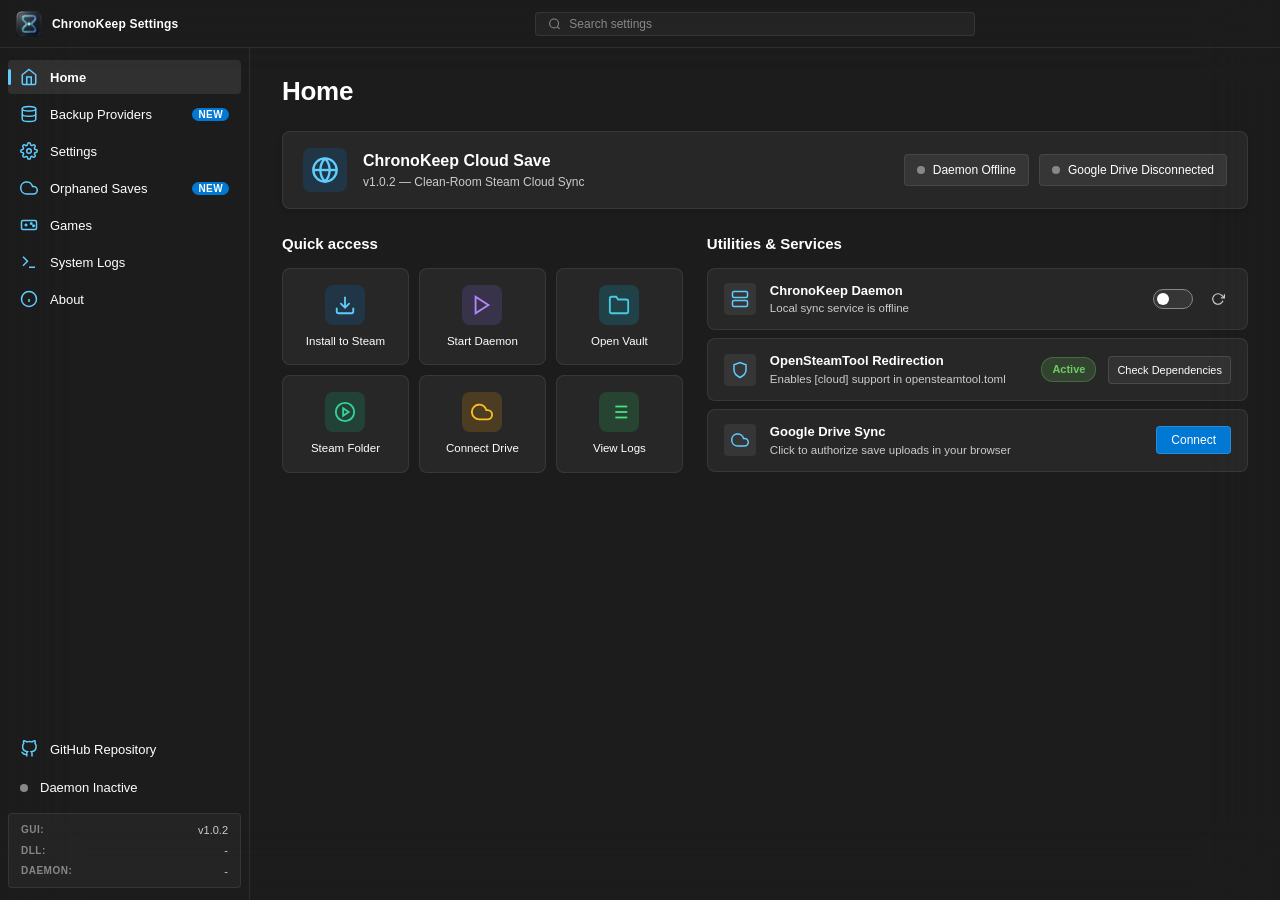
==== commit dbae5131: "chore(release): bump version to v1.0.2" ====
--- a/crates/cr-gui/ui/index.html
+++ b/crates/cr-gui/ui/index.html
@@ -119,7 +119,7 @@
         <div class="sidebar-versions" id="sidebar-versions">
           <div class="sidebar-version-item">
             <span class="sidebar-ver-key">GUI:</span>
-            <span class="sidebar-ver-val" id="sidebar-ver-gui">v1.0.1</span>
+            <span class="sidebar-ver-val" id="sidebar-ver-gui">v1.0.2</span>
           </div>
           <div class="sidebar-version-item">
             <span class="sidebar-ver-key">DLL:</span>
@@ -153,7 +153,7 @@
             </div>
             <div class="hero-info">
               <h3 class="hero-title" data-i18n="home.hero_title">ChronoKeep Cloud Save</h3>
-              <p class="hero-version" id="hero-version">v1.0.1 — Sincronização Steam Cloud Clean-Room</p>
+              <p class="hero-version" id="hero-version">v1.0.2 — Sincronização Steam Cloud Clean-Room</p>
             </div>
           </div>
 
@@ -680,7 +680,7 @@
                   <div class="update-item-title" data-i18n="settings.comp_gui_title">ChronoKeep (Painel Interface)</div>
                   <div class="update-item-meta">
                     <span class="meta-label" data-i18n="settings.meta_installed_ver">Versão instalada:</span>
-                    <span class="meta-val" id="meta-gui-cur">v1.0.1</span>
+                    <span class="meta-val" id="meta-gui-cur">v1.0.2</span>
                     <span class="meta-sep">•</span>
                     <span class="meta-label" data-i18n="settings.meta_latest">Mais recente:</span>
                     <span class="meta-val" id="meta-gui-latest">-</span>
@@ -1042,7 +1042,7 @@
             </div>
             <div>
               <h2 class="about-name">ChronoKeep</h2>
-              <p class="about-desc" id="about-version">v1.0.1</p>
+              <p class="about-desc" id="about-version">v1.0.2</p>
             </div>
           </div>
 
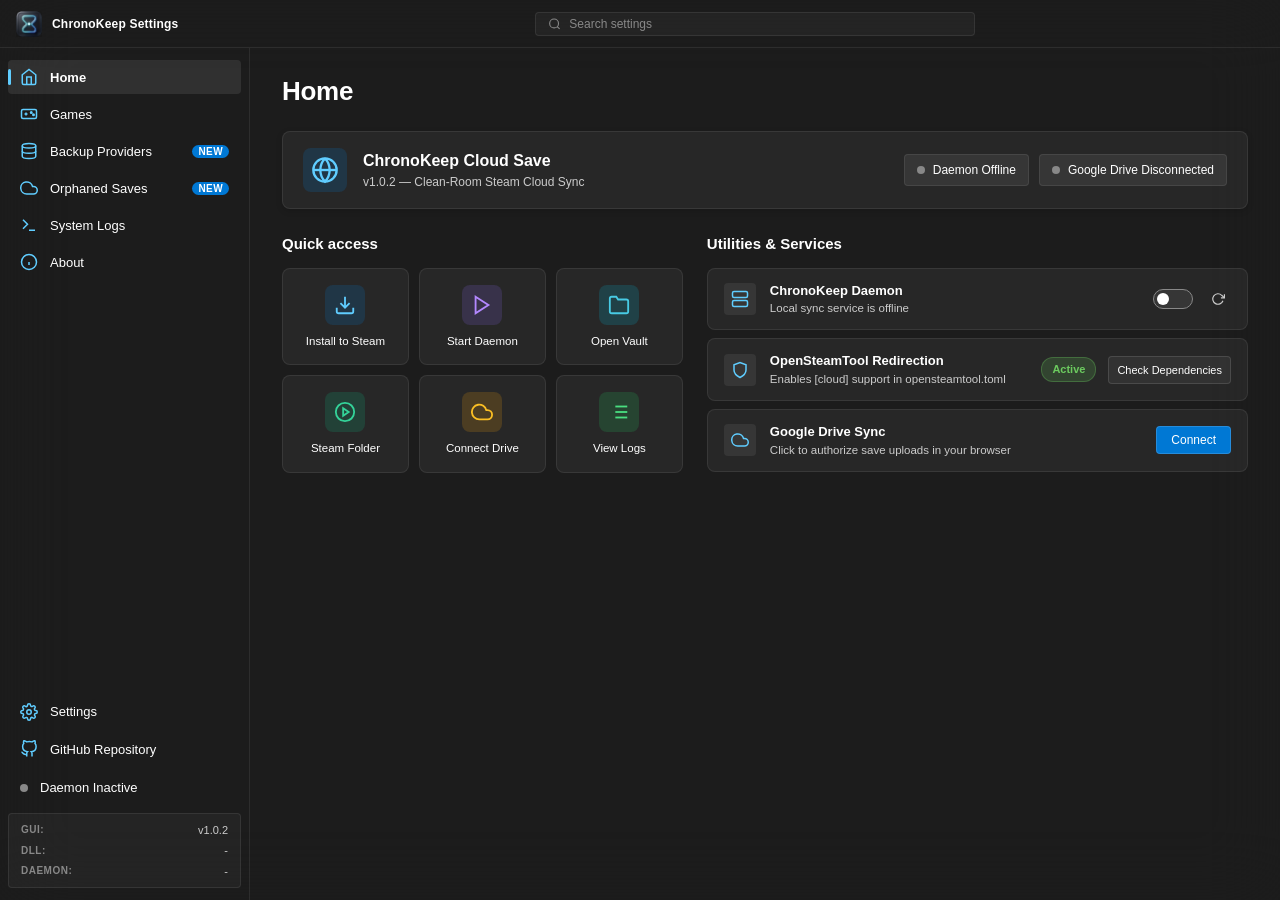
==== commit 6f778b5d: "feat(gui): reorder navigation menu and place settings above github link" ====
--- a/crates/cr-gui/ui/index.html
+++ b/crates/cr-gui/ui/index.html
@@ -45,6 +45,15 @@
           <span class="nav-label" data-i18n="nav.home">Início</span>
         </button>
 
+        <button class="nav-item" data-page="games">
+          <div class="nav-indicator"></div>
+          <svg class="nav-icon" width="18" height="18" viewBox="0 0 24 24" fill="none" stroke="currentColor" stroke-width="2">
+            <rect x="2" y="6" width="20" height="12" rx="2"></rect>
+            <path d="M6 12h4m-2-2v4m7-3a1 1 0 1 0 0-2 1 1 0 0 0 0 2zm3 3a1 1 0 1 0 0-2 1 1 0 0 0 0 2z"></path>
+          </svg>
+          <span class="nav-label" data-i18n="nav.games">Jogos</span>
+        </button>
+
         <button class="nav-item" data-page="providers">
           <div class="nav-indicator"></div>
           <svg class="nav-icon" width="18" height="18" viewBox="0 0 24 24" fill="none" stroke="currentColor" stroke-width="2">
@@ -56,15 +65,6 @@
           <span class="badge-pill" data-i18n="common.new_badge">NOVO</span>
         </button>
 
-        <button class="nav-item" data-page="settings">
-          <div class="nav-indicator"></div>
-          <svg class="nav-icon" width="18" height="18" viewBox="0 0 24 24" fill="none" stroke="currentColor" stroke-width="2">
-            <circle cx="12" cy="12" r="3"></circle>
-            <path d="M19.4 15a1.65 1.65 0 0 0 .33 1.82l.06.06a2 2 0 0 1 0 2.83 2 2 0 0 1-2.83 0l-.06-.06a1.65 1.65 0 0 0-1.82-.33 1.65 1.65 0 0 0-1 1.51V21a2 2 0 0 1-2 2 2 2 0 0 1-2-2v-.09A1.65 1.65 0 0 0 9 19.4a1.65 1.65 0 0 0-1.82.33l-.06.06a2 2 0 0 1-2.83 0 2 2 0 0 1 0-2.83l.06-.06a1.65 1.65 0 0 0 .33-1.82 1.65 1.65 0 0 0-1.51-1H3a2 2 0 0 1-2-2 2 2 0 0 1 2-2h.09A1.65 1.65 0 0 0 4.6 9a1.65 1.65 0 0 0-.33-1.82l-.06-.06a2 2 0 0 1 0-2.83 2 2 0 0 1 2.83 0l.06.06a1.65 1.65 0 0 0 1.82.33H9a1.65 1.65 0 0 0 1-1.51V3a2 2 0 0 1 2-2 2 2 0 0 1 2 2v.09a1.65 1.65 0 0 0 1 1.51 1.65 1.65 0 0 0 1.82-.33l.06-.06a2 2 0 0 1 2.83 0 2 2 0 0 1 0 2.83l-.06.06a1.65 1.65 0 0 0-.33 1.82V9a1.65 1.65 0 0 0 1.51 1H21a2 2 0 0 1 2 2 2 2 0 0 1-2 2h-.09a1.65 1.65 0 0 0-1.51 1z"></path>
-          </svg>
-          <span class="nav-label" data-i18n="nav.settings">Configurações</span>
-        </button>
-
         <button class="nav-item" data-page="cloud-saves">
           <div class="nav-indicator"></div>
           <svg class="nav-icon" width="18" height="18" viewBox="0 0 24 24" fill="none" stroke="currentColor" stroke-width="2">
@@ -72,15 +72,6 @@
           </svg>
           <span class="nav-label" data-i18n="nav.saves">Saves Órfãos</span>
           <span class="badge-pill" data-i18n="common.new_badge">NOVO</span>
-        </button>
-
-        <button class="nav-item" data-page="games">
-          <div class="nav-indicator"></div>
-          <svg class="nav-icon" width="18" height="18" viewBox="0 0 24 24" fill="none" stroke="currentColor" stroke-width="2">
-            <rect x="2" y="6" width="20" height="12" rx="2"></rect>
-            <path d="M6 12h4m-2-2v4m7-3a1 1 0 1 0 0-2 1 1 0 0 0 0 2zm3 3a1 1 0 1 0 0-2 1 1 0 0 0 0 2z"></path>
-          </svg>
-          <span class="nav-label" data-i18n="nav.games">Jogos</span>
         </button>
 
         <button class="nav-item" data-page="logs">
@@ -104,6 +95,15 @@
       </div>
 
       <div class="nav-group bottom-group">
+        <button class="nav-item" data-page="settings">
+          <div class="nav-indicator"></div>
+          <svg class="nav-icon" width="18" height="18" viewBox="0 0 24 24" fill="none" stroke="currentColor" stroke-width="2">
+            <circle cx="12" cy="12" r="3"></circle>
+            <path d="M19.4 15a1.65 1.65 0 0 0 .33 1.82l.06.06a2 2 0 0 1 0 2.83 2 2 0 0 1-2.83 0l-.06-.06a1.65 1.65 0 0 0-1.82-.33 1.65 1.65 0 0 0-1 1.51V21a2 2 0 0 1-2 2 2 2 0 0 1-2-2v-.09A1.65 1.65 0 0 0 9 19.4a1.65 1.65 0 0 0-1.82.33l-.06.06a2 2 0 0 1-2.83 0 2 2 0 0 1 0-2.83l.06-.06a1.65 1.65 0 0 0 .33-1.82 1.65 1.65 0 0 0-1.51-1H3a2 2 0 0 1-2-2 2 2 0 0 1 2-2h.09A1.65 1.65 0 0 0 4.6 9a1.65 1.65 0 0 0-.33-1.82l-.06-.06a2 2 0 0 1 0-2.83 2 2 0 0 1 2.83 0l.06.06a1.65 1.65 0 0 0 1.82.33H9a1.65 1.65 0 0 0 1-1.51V3a2 2 0 0 1 2-2 2 2 0 0 1 2 2v.09a1.65 1.65 0 0 0 1 1.51 1.65 1.65 0 0 0 1.82-.33l.06-.06a2 2 0 0 1 2.83 0 2 2 0 0 1 0 2.83l-.06.06a1.65 1.65 0 0 0-.33 1.82V9a1.65 1.65 0 0 0 1.51 1H21a2 2 0 0 1 2 2 2 2 0 0 1-2 2h-.09a1.65 1.65 0 0 0-1.51 1z"></path>
+          </svg>
+          <span class="nav-label" data-i18n="nav.settings">Configurações</span>
+        </button>
+
         <a href="https://github.com/leufrasiojunior/ChronoKeep" id="nav-github-link" class="nav-item external">
           <svg class="nav-icon" width="18" height="18" viewBox="0 0 24 24" fill="none" stroke="currentColor" stroke-width="2">
             <path d="M9 19c-5 1.5-5-2.5-7-3m14 6v-3.87a3.37 3.37 0 0 0-.94-2.61c3.14-.35 6.44-1.54 6.44-7A5.44 5.44 0 0 0 20 4.77 5.07 5.07 0 0 0 19.91 1S18.73.65 16 2.48a13.38 13.38 0 0 0-7 0C6.27.65 5.09 1 5.09 1A5.07 5.07 0 0 0 5 4.77a5.44 5.44 0 0 0-1.5 3.78c0 5.42 3.3 6.61 6.44 7A3.37 3.37 0 0 0 9 18.13V22"></path>
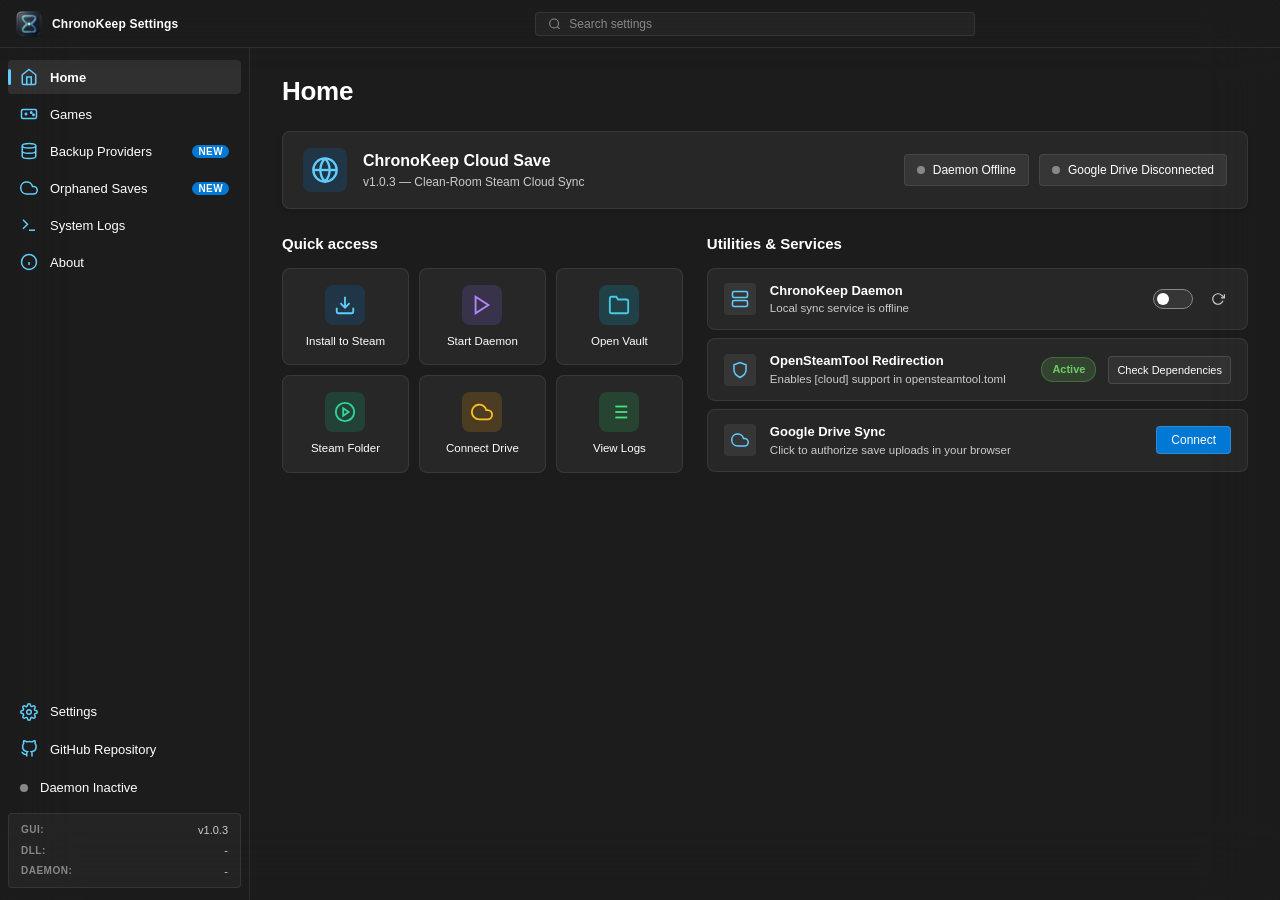
==== commit 16bc7d7f: "chore(gui): bump GUI version to 1.0.3 across manifests and UI" ====
--- a/crates/cr-gui/ui/index.html
+++ b/crates/cr-gui/ui/index.html
@@ -119,7 +119,7 @@
         <div class="sidebar-versions" id="sidebar-versions">
           <div class="sidebar-version-item">
             <span class="sidebar-ver-key">GUI:</span>
-            <span class="sidebar-ver-val" id="sidebar-ver-gui">v1.0.2</span>
+            <span class="sidebar-ver-val" id="sidebar-ver-gui">v1.0.3</span>
           </div>
           <div class="sidebar-version-item">
             <span class="sidebar-ver-key">DLL:</span>
@@ -153,7 +153,7 @@
             </div>
             <div class="hero-info">
               <h3 class="hero-title" data-i18n="home.hero_title">ChronoKeep Cloud Save</h3>
-              <p class="hero-version" id="hero-version">v1.0.2 — Sincronização Steam Cloud Clean-Room</p>
+              <p class="hero-version" id="hero-version">v1.0.3 — Sincronização Steam Cloud Clean-Room</p>
             </div>
           </div>
 
@@ -680,7 +680,7 @@
                   <div class="update-item-title" data-i18n="settings.comp_gui_title">ChronoKeep (Painel Interface)</div>
                   <div class="update-item-meta">
                     <span class="meta-label" data-i18n="settings.meta_installed_ver">Versão instalada:</span>
-                    <span class="meta-val" id="meta-gui-cur">v1.0.2</span>
+                    <span class="meta-val" id="meta-gui-cur">v1.0.3</span>
                     <span class="meta-sep">•</span>
                     <span class="meta-label" data-i18n="settings.meta_latest">Mais recente:</span>
                     <span class="meta-val" id="meta-gui-latest">-</span>
@@ -1042,7 +1042,7 @@
             </div>
             <div>
               <h2 class="about-name">ChronoKeep</h2>
-              <p class="about-desc" id="about-version">v1.0.2</p>
+              <p class="about-desc" id="about-version">v1.0.3</p>
             </div>
           </div>
 
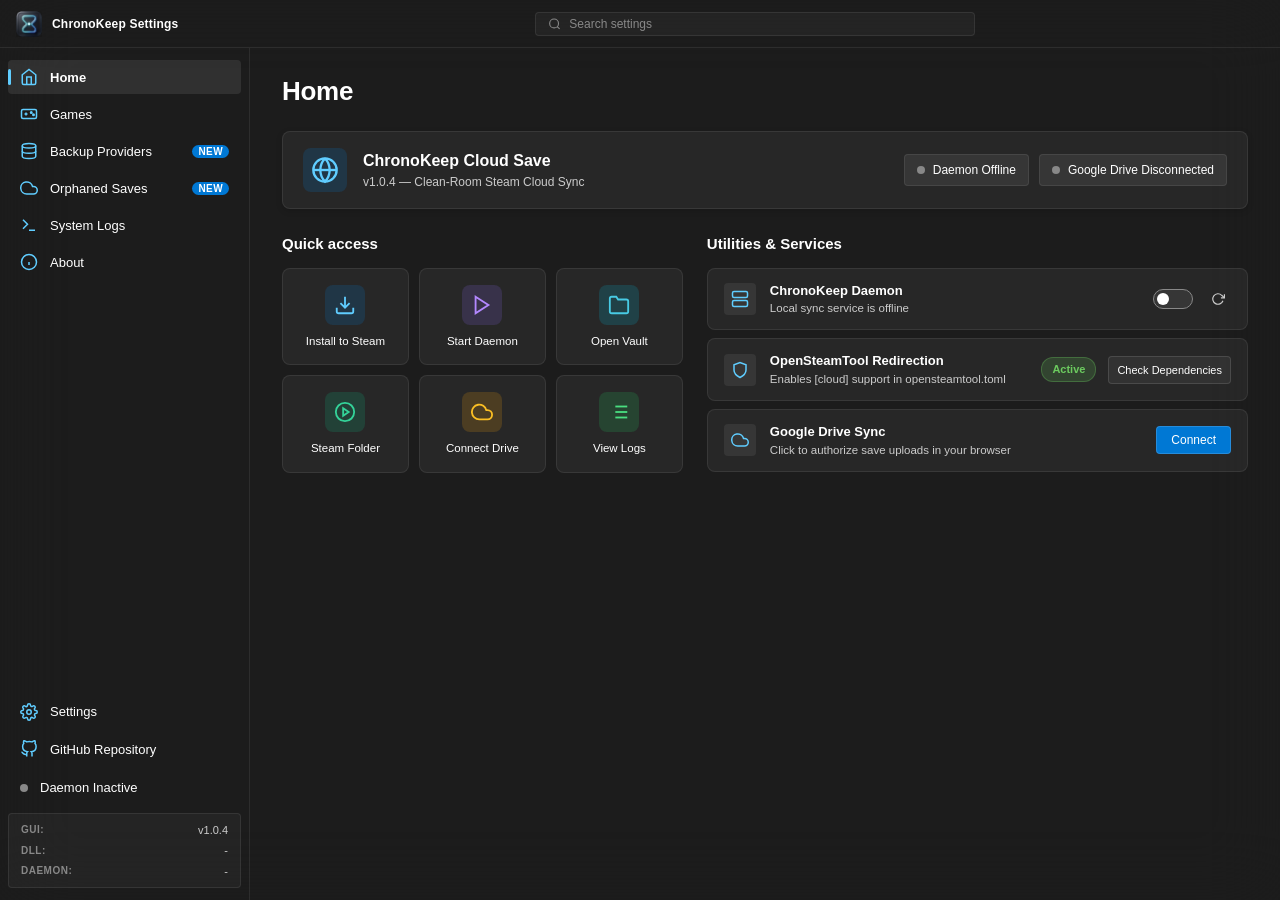
==== commit 91797823: "chore(release): bump unified component versions to 1.0.4" ====
--- a/crates/cr-gui/ui/index.html
+++ b/crates/cr-gui/ui/index.html
@@ -119,7 +119,7 @@
         <div class="sidebar-versions" id="sidebar-versions">
           <div class="sidebar-version-item">
             <span class="sidebar-ver-key">GUI:</span>
-            <span class="sidebar-ver-val" id="sidebar-ver-gui">v1.0.3</span>
+            <span class="sidebar-ver-val" id="sidebar-ver-gui">v1.0.4</span>
           </div>
           <div class="sidebar-version-item">
             <span class="sidebar-ver-key">DLL:</span>
@@ -153,7 +153,7 @@
             </div>
             <div class="hero-info">
               <h3 class="hero-title" data-i18n="home.hero_title">ChronoKeep Cloud Save</h3>
-              <p class="hero-version" id="hero-version">v1.0.3 — Sincronização Steam Cloud Clean-Room</p>
+              <p class="hero-version" id="hero-version">v1.0.4 — Sincronização Steam Cloud Clean-Room</p>
             </div>
           </div>
 
@@ -580,6 +580,28 @@
             </div>
           </div>
 
+          <!-- Windows Notifications -->
+          <div class="settings-card">
+            <div class="card-left">
+              <div class="card-icon-box blue">
+                <svg width="18" height="18" viewBox="0 0 24 24" fill="none" stroke="currentColor" stroke-width="2">
+                  <path d="M18 8A6 6 0 0 0 6 8c0 7-3 9-3 9h18s-3-2-3-9"></path>
+                  <path d="M13.73 21a2 2 0 0 1-3.46 0"></path>
+                </svg>
+              </div>
+              <div class="card-text">
+                <div class="card-name" data-i18n="settings.notifications_title">Notificações do Windows</div>
+                <div class="card-desc" data-i18n="settings.notifications_desc">Exibir notificação nativa ao conectar a sincronização Steam Cloud</div>
+              </div>
+            </div>
+            <div class="card-right">
+              <label class="toggle-switch">
+                <input type="checkbox" id="check-notifications" checked>
+                <span class="toggle-slider"></span>
+              </label>
+            </div>
+          </div>
+
           <!-- Steam Web API Key -->
           <div class="settings-card">
             <div class="card-left">
@@ -680,7 +702,7 @@
                   <div class="update-item-title" data-i18n="settings.comp_gui_title">ChronoKeep (Painel Interface)</div>
                   <div class="update-item-meta">
                     <span class="meta-label" data-i18n="settings.meta_installed_ver">Versão instalada:</span>
-                    <span class="meta-val" id="meta-gui-cur">v1.0.3</span>
+                    <span class="meta-val" id="meta-gui-cur">v1.0.4</span>
                     <span class="meta-sep">•</span>
                     <span class="meta-label" data-i18n="settings.meta_latest">Mais recente:</span>
                     <span class="meta-val" id="meta-gui-latest">-</span>
@@ -1042,7 +1064,7 @@
             </div>
             <div>
               <h2 class="about-name">ChronoKeep</h2>
-              <p class="about-desc" id="about-version">v1.0.3</p>
+              <p class="about-desc" id="about-version">v1.0.4</p>
             </div>
           </div>
 
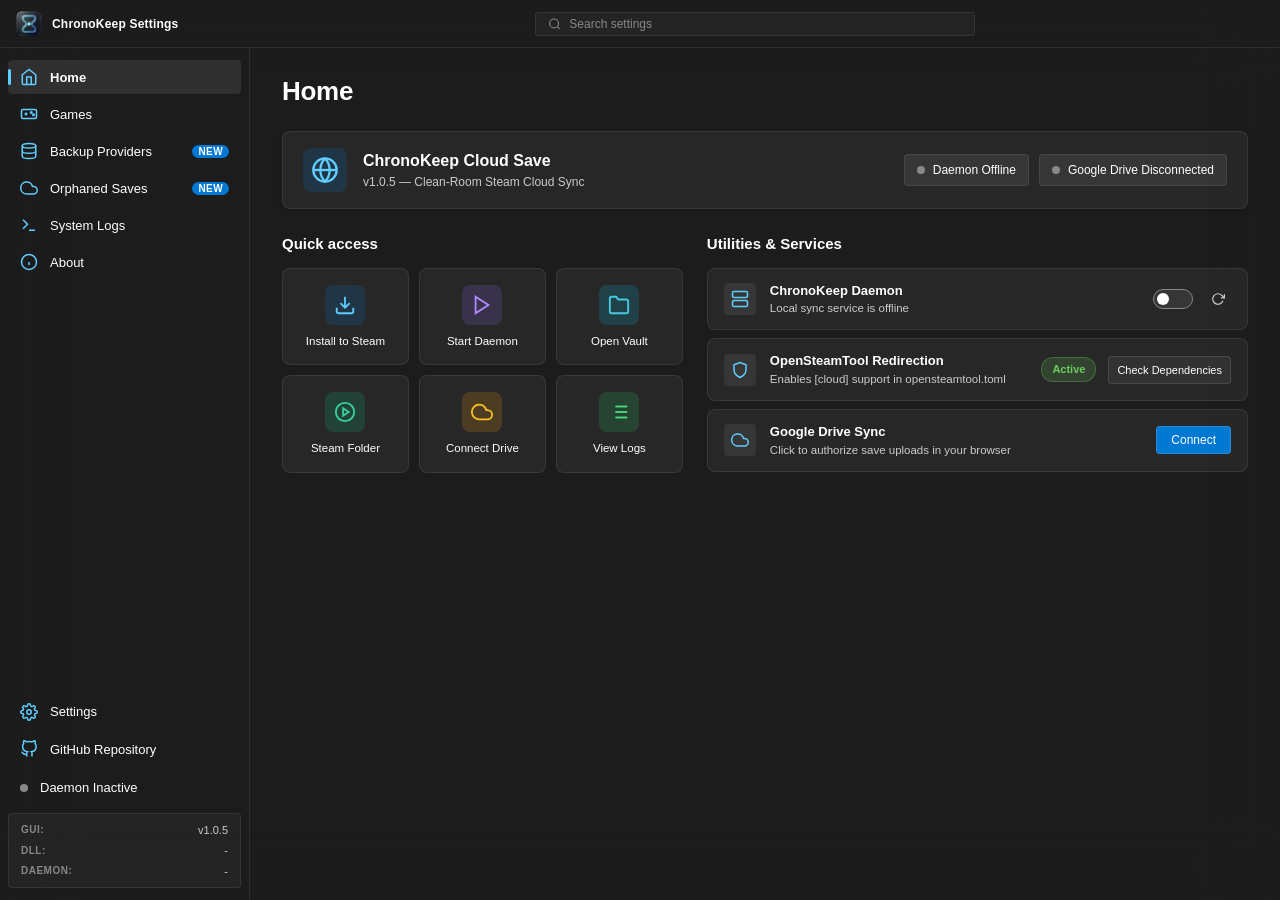
==== commit 50257155: "chore(release): bump unified version to v1.0.5" ====
--- a/crates/cr-gui/ui/index.html
+++ b/crates/cr-gui/ui/index.html
@@ -119,7 +119,7 @@
         <div class="sidebar-versions" id="sidebar-versions">
           <div class="sidebar-version-item">
             <span class="sidebar-ver-key">GUI:</span>
-            <span class="sidebar-ver-val" id="sidebar-ver-gui">v1.0.4</span>
+            <span class="sidebar-ver-val" id="sidebar-ver-gui">v1.0.5</span>
           </div>
           <div class="sidebar-version-item">
             <span class="sidebar-ver-key">DLL:</span>
@@ -153,7 +153,7 @@
             </div>
             <div class="hero-info">
               <h3 class="hero-title" data-i18n="home.hero_title">ChronoKeep Cloud Save</h3>
-              <p class="hero-version" id="hero-version">v1.0.4 — Sincronização Steam Cloud Clean-Room</p>
+              <p class="hero-version" id="hero-version">v1.0.5 — Sincronização Steam Cloud Clean-Room</p>
             </div>
           </div>
 
@@ -602,6 +602,48 @@
             </div>
           </div>
 
+          <!-- Guardian Mode (Auto-Heal & System Tray) -->
+          <div class="settings-card">
+            <div class="card-left">
+              <div class="card-icon-box teal">
+                <svg width="18" height="18" viewBox="0 0 24 24" fill="none" stroke="currentColor" stroke-width="2">
+                  <path d="M12 22s8-4 8-10V5l-8-3-8 3v7c0 6 8 10 8 10z"></path>
+                </svg>
+              </div>
+              <div class="card-text">
+                <div class="card-name" data-i18n="settings.guardian_title">Modo Guardião (Auto-Cura e Bandeja)</div>
+                <div class="card-desc" data-i18n="settings.guardian_desc">Minimiza para a bandeja ao fechar e restaura automaticamente a DLL e o opensteamtool.toml caso apps externos (ex: LuaTools) os sobrescrevam</div>
+              </div>
+            </div>
+            <div class="card-right">
+              <label class="toggle-switch">
+                <input type="checkbox" id="check-guardian" checked>
+                <span class="toggle-slider"></span>
+              </label>
+            </div>
+          </div>
+
+          <!-- Windows Autostart -->
+          <div class="settings-card">
+            <div class="card-left">
+              <div class="card-icon-box purple">
+                <svg width="18" height="18" viewBox="0 0 24 24" fill="none" stroke="currentColor" stroke-width="2">
+                  <polygon points="13 2 3 14 12 14 11 22 21 10 12 10 13 2"></polygon>
+                </svg>
+              </div>
+              <div class="card-text">
+                <div class="card-name" data-i18n="settings.autostart_title">Iniciar com o Windows (Minimizado)</div>
+                <div class="card-desc" data-i18n="settings.autostart_desc">Inicia o Guardião silenciosamente na bandeja do sistema junto com o Windows</div>
+              </div>
+            </div>
+            <div class="card-right">
+              <label class="toggle-switch">
+                <input type="checkbox" id="check-autostart">
+                <span class="toggle-slider"></span>
+              </label>
+            </div>
+          </div>
+
           <!-- Steam Web API Key -->
           <div class="settings-card">
             <div class="card-left">
@@ -702,7 +744,7 @@
                   <div class="update-item-title" data-i18n="settings.comp_gui_title">ChronoKeep (Painel Interface)</div>
                   <div class="update-item-meta">
                     <span class="meta-label" data-i18n="settings.meta_installed_ver">Versão instalada:</span>
-                    <span class="meta-val" id="meta-gui-cur">v1.0.4</span>
+                    <span class="meta-val" id="meta-gui-cur">v1.0.5</span>
                     <span class="meta-sep">•</span>
                     <span class="meta-label" data-i18n="settings.meta_latest">Mais recente:</span>
                     <span class="meta-val" id="meta-gui-latest">-</span>
@@ -1064,7 +1106,7 @@
             </div>
             <div>
               <h2 class="about-name">ChronoKeep</h2>
-              <p class="about-desc" id="about-version">v1.0.4</p>
+              <p class="about-desc" id="about-version">v1.0.5</p>
             </div>
           </div>
 
--- a/crates/cr-gui/ui/styles.css
+++ b/crates/cr-gui/ui/styles.css
@@ -597,6 +597,8 @@
 .card-icon-box.orange { background: rgba(245, 158, 11, 0.18); color: #FBBF24; }
 .card-icon-box.cyan { background: rgba(0, 180, 216, 0.18); color: #48CAE4; }
 .card-icon-box.accent { background: rgba(96, 205, 255, 0.18); color: var(--accent-color); }
+.card-icon-box.teal { background: rgba(16, 185, 129, 0.18); color: #34D399; }
+.card-icon-box.purple { background: rgba(168, 85, 247, 0.18); color: #C084FC; }
 
 .card-name {
   font-size: 13px;
